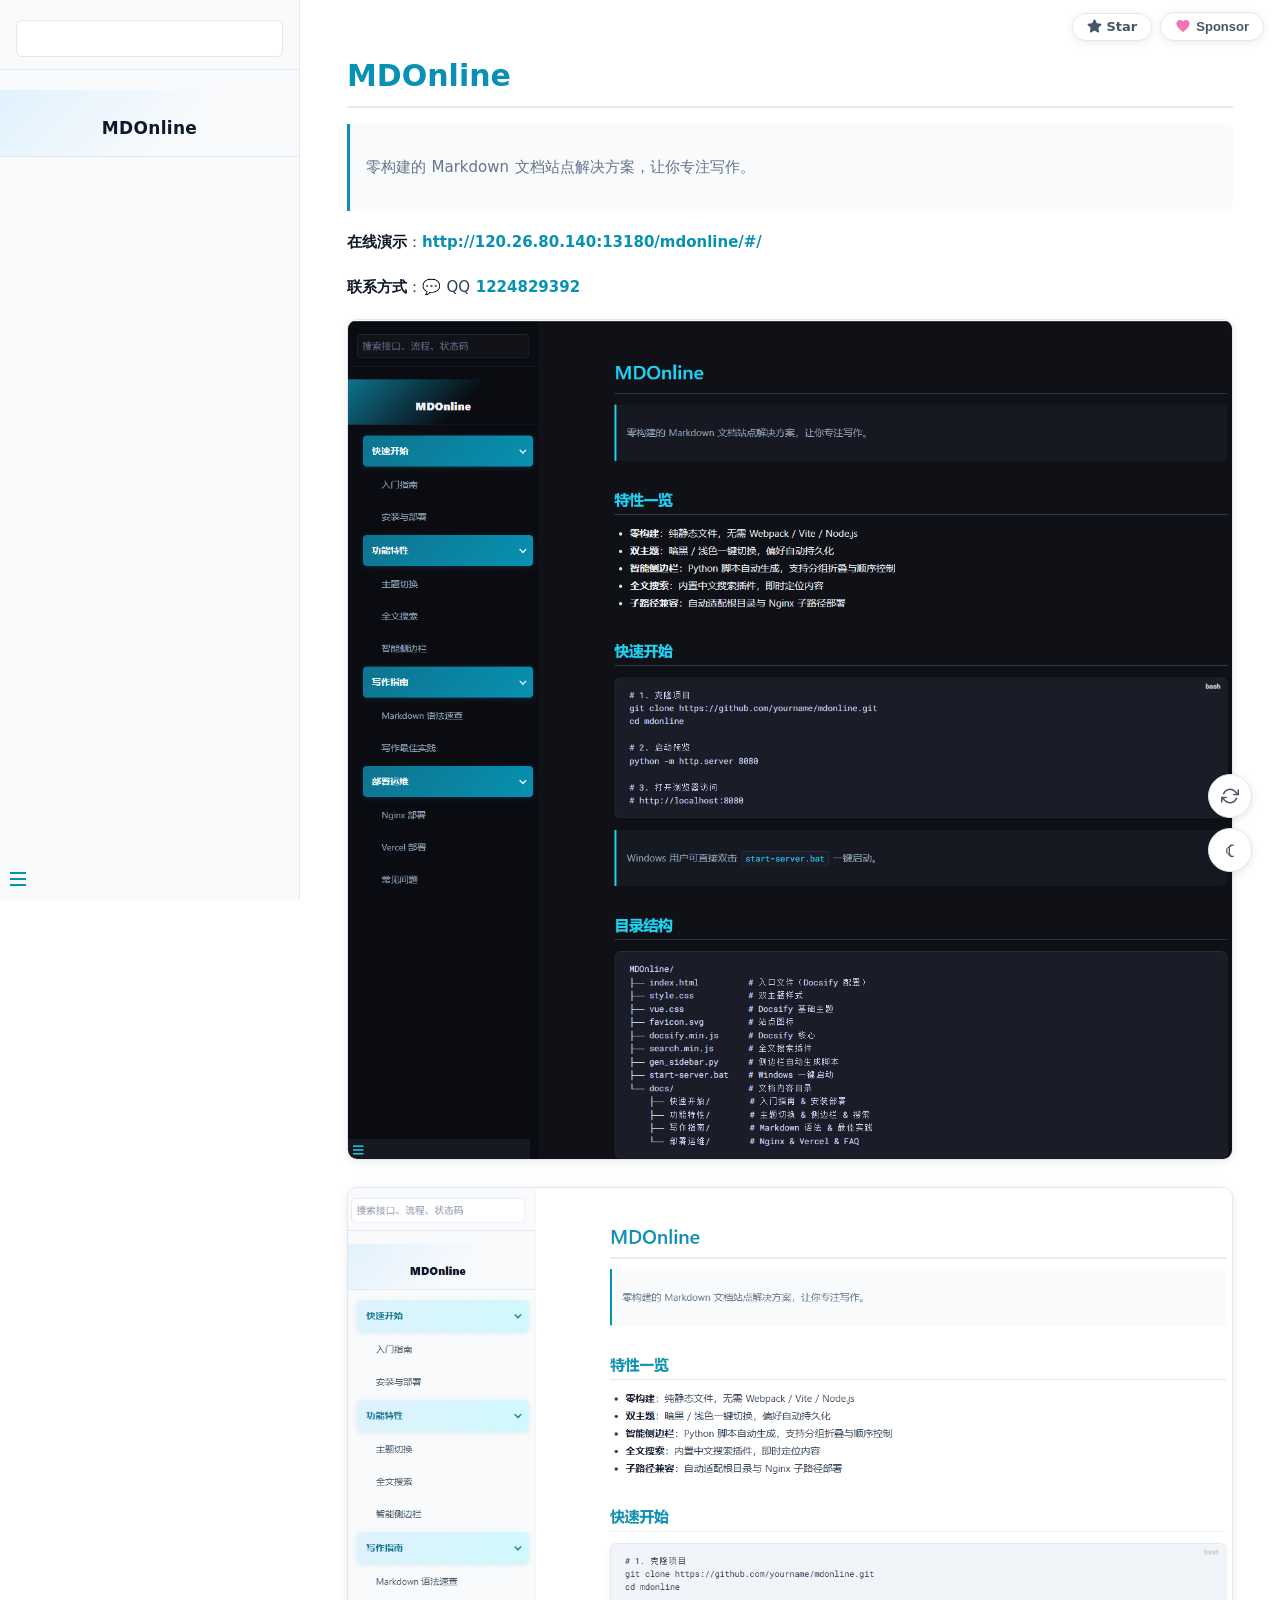
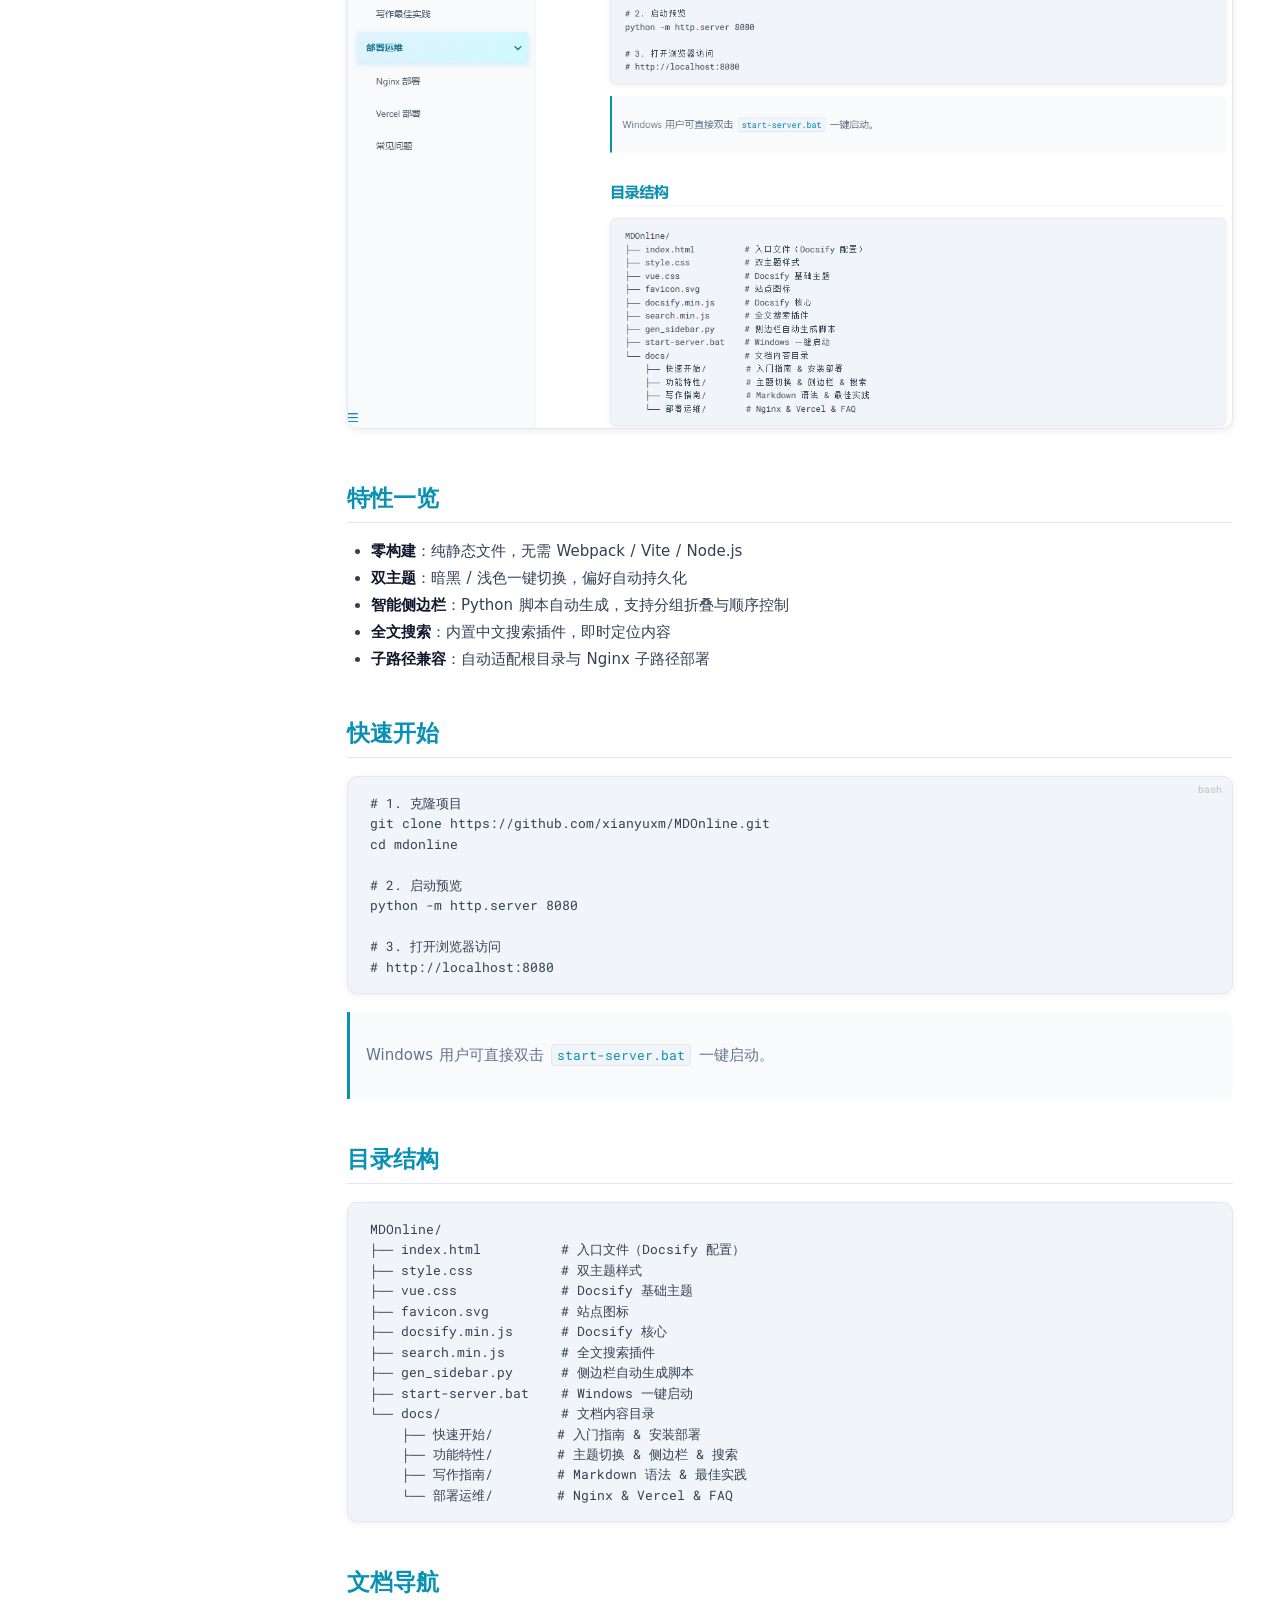
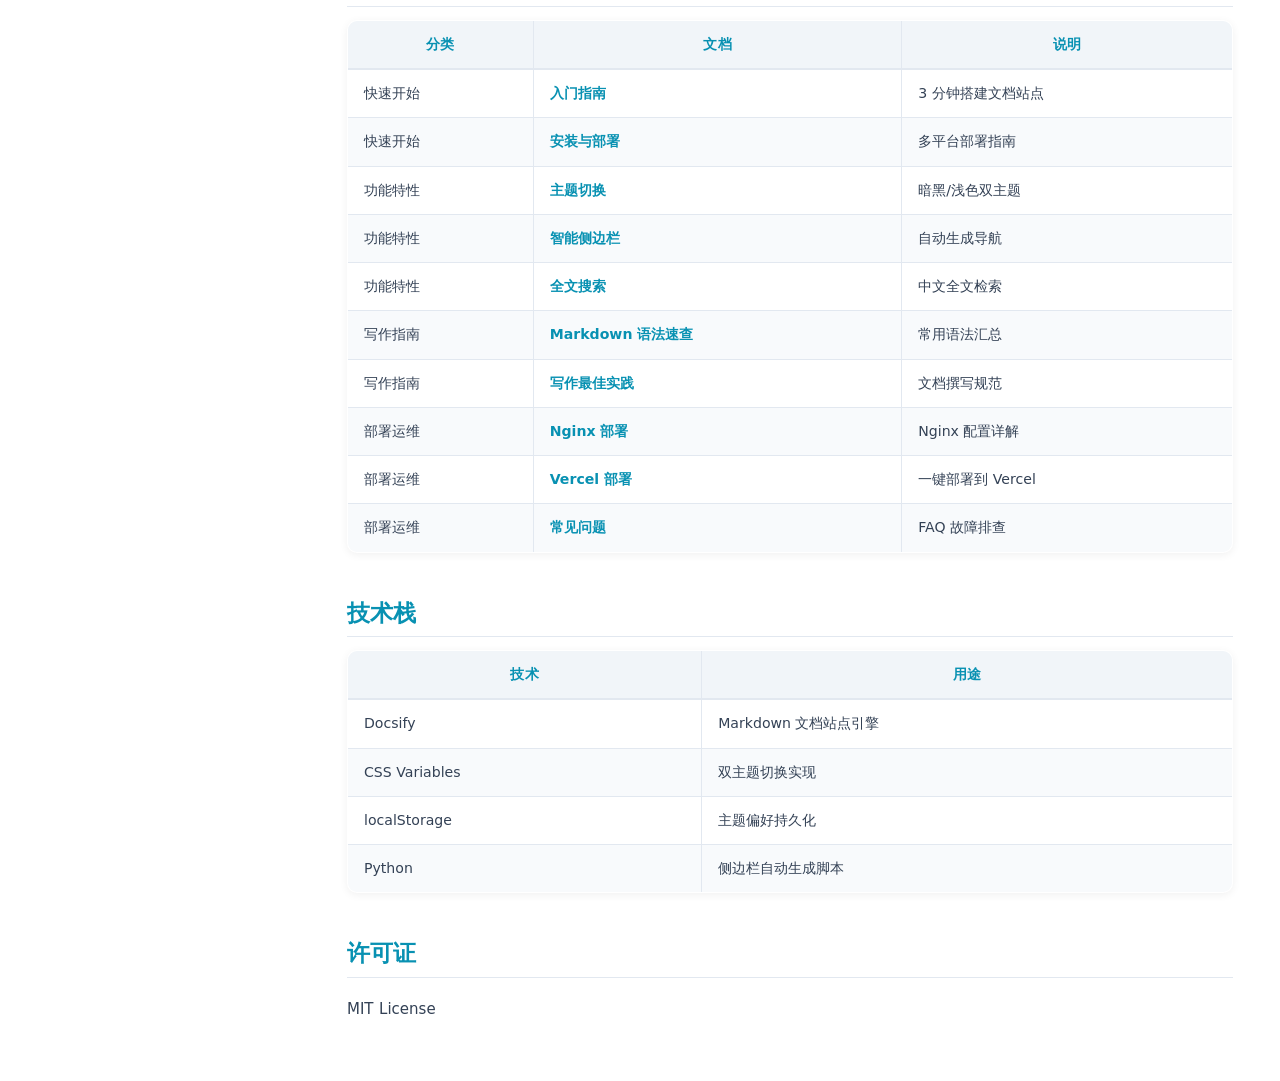
==== static/index.html @ b6176cff "支持md中引入pdf类型文件" ====
<!doctype html>
<html lang="zh-CN">
<head>
  <meta charset="utf-8" />
  <meta name="viewport" content="width=device-width, initial-scale=1" />
  <meta name="description" content="MDOnline - Markdown docs site" />
  <title>MDOnline - Markdown docs site</title>
  <link rel="icon" type="image/svg+xml" href="./favicon.svg" />
  <link rel="stylesheet" href="./vue.css" />
  <link rel="stylesheet" href="./style.css" />
  <script>
    (function () {
      var path = window.location.pathname;
      window.$$docsifyBasePath = path.replace(/(?:\/index\.html)?\/?$/, '/') || '/';
    })();

    window.$docsify = {
      name: 'MDOnline',
      basePath: window.$$docsifyBasePath,
      homepage: 'docs/README.md',
      loadSidebar: true,
      subMaxLevel: 2,
      auto2top: true,
      coverpage: false,
      onlyCover: false,
      search: {
        paths: 'auto',
        maxAge: 0,
        depth: 4,
        noData: '\u6ca1\u6709\u627e\u5230\u76f8\u5173\u5185\u5bb9',
        placeholder: '\u641c\u7d22\u63a5\u53e3\u3001\u6d41\u7a0b\u3001\u72b6\u6001\u7801'
      },
      plugins: [
        function collapsibleSidebar(hook) {
          hook.doneEach(function () {
            document.querySelectorAll('.sidebar-nav li').forEach(function (item) {
              var childList = item.querySelector(':scope > ul');
              var trigger = item.querySelector(':scope > p, :scope > a');
              if (!childList || !trigger || trigger.dataset.collapseBound === 'true') { return; }
              trigger.dataset.collapseBound = 'true';
              trigger.classList.add('sidebar-collapse-trigger');
              trigger.setAttribute('role', 'button');
              trigger.setAttribute('tabindex', '0');
              trigger.addEventListener('click', function (event) {
                event.preventDefault();
                item.classList.toggle('sidebar-group-collapsed');
              });
              trigger.addEventListener('keydown', function (event) {
                if (event.key === 'Enter' || event.key === ' ') {
                  event.preventDefault();
                  item.classList.toggle('sidebar-group-collapsed');
                }
              });
            });
          });
        },

        // --- Action bar: Star + Donate ---
        function actionBarPlugin(hook) {
          var STAR_URL = 'https://github.com/xianyuxm/MDOnline';
          hook.mounted(function () {
            var bar = document.createElement('div');
            bar.id = 'action-bar';

            var starBtn = document.createElement('a');
            starBtn.id = 'action-star';
            starBtn.href = STAR_URL;
            starBtn.target = '_blank';
            starBtn.rel = 'noopener';
            starBtn.title = 'Star on GitHub';
            starBtn.innerHTML = '<svg viewBox="0 0 16 16" width="15" height="15" fill="currentColor"><path d="M8 .25a.75.75 0 01.673.418l1.882 3.815 4.21.612a.75.75 0 01.416 1.279l-3.046 2.97.719 4.192a.75.75 0 01-1.088.791L8 12.347l-3.766 1.98a.75.75 0 01-1.088-.79l.72-4.194L.818 6.374a.75.75 0 01.416-1.28l4.21-.611L7.327.668A.75.75 0 018 .25z"/></svg><span>Star</span>';
            bar.appendChild(starBtn);

            var donateBtn = document.createElement('button');
            donateBtn.id = 'action-donate';
            donateBtn.title = 'Buy me a coffee';
            donateBtn.innerHTML = '<svg viewBox="0 0 24 24" width="16" height="16" fill="currentColor"><path d="M12 21.35l-1.45-1.32C5.4 15.36 2 12.28 2 8.5 2 5.42 4.42 3 7.5 3c1.74 0 3.41.81 4.5 2.09C13.09 3.81 14.76 3 16.5 3 19.58 3 22 5.42 22 8.5c0 3.78-3.4 6.86-8.55 11.54L12 21.35z"/></svg><span>Sponsor</span>';
            bar.appendChild(donateBtn);
            document.body.appendChild(bar);

            var modal = document.createElement('div');
            modal.id = 'donate-modal';
            modal.innerHTML =
              '<div class="donate-overlay"></div>' +
              '<div class="donate-content">' +
                '<button class="donate-close">&times;</button>' +
                '<h3>' + '\u611f\u8c22\u60a8\u7684\u652f\u6301\uff01' + '</h3>' +
                '<div class="donate-cards">' +
                  '<div class="donate-card">' +
                    '<img src="./images/wechat-pay.png" alt="' + '\u5fae\u4fe1\u652f\u4ed8' + '" />' +
                    '<p>' + '\u5fae\u4fe1\u652f\u4ed8' + '</p>' +
                  '</div>' +
                  '<div class="donate-card">' +
                    '<img src="./images/alipay.png" alt="' + '\u652f\u4ed8\u5b9d' + '" />' +
                    '<p>' + '\u652f\u4ed8\u5b9d' + '</p>' +
                  '</div>' +
                '</div>' +
              '</div>';
            document.body.appendChild(modal);

            var lightbox = document.createElement('div');
            lightbox.id = 'img-lightbox';
            lightbox.innerHTML =
              '<div class="lightbox-overlay"></div>' +
              '<img class="lightbox-img" src="" alt="" />' +
              '<button class="lightbox-close">&times;</button>';
            document.body.appendChild(lightbox);

            donateBtn.addEventListener('click', function () { modal.classList.add('open'); });
            modal.querySelector('.donate-overlay').addEventListener('click', function () { modal.classList.remove('open'); });
            modal.querySelector('.donate-close').addEventListener('click', function () { modal.classList.remove('open'); });
            document.addEventListener('keydown', function (e) {
              if (e.key === 'Escape') {
                if (lightbox.classList.contains('open')) { lightbox.classList.remove('open'); }
                else { modal.classList.remove('open'); }
              }
            });

            modal.querySelectorAll('.donate-card img').forEach(function (img) {
              img.style.cursor = 'zoom-in';
              img.addEventListener('click', function () {
                lightbox.querySelector('.lightbox-img').src = img.src;
                lightbox.querySelector('.lightbox-img').alt = img.alt;
                lightbox.classList.add('open');
              });
            });
            lightbox.querySelector('.lightbox-overlay').addEventListener('click', function () { lightbox.classList.remove('open'); });
            lightbox.querySelector('.lightbox-close').addEventListener('click', function () { lightbox.classList.remove('open'); });
          });
        },

        // --- Sidebar refresh button ---
        function sidebarRefreshPlugin(hook) {
          hook.mounted(function () {
            var btn = document.createElement('button');
            btn.id = 'sidebar-refresh';
            btn.title = 'Regenerate sidebar';
            btn.innerHTML = '<svg viewBox="0 0 24 24" width="18" height="18" fill="none" stroke="currentColor" stroke-width="2" stroke-linecap="round" stroke-linejoin="round"><polyline points="23 4 23 10 17 10"/><polyline points="1 20 1 14 7 14"/><path d="M3.51 9a9 9 0 0 1 14.85-3.36L23 10M1 14l4.64 4.36A9 9 0 0 0 20.49 15"/></svg>';
            document.body.appendChild(btn);
            btn.addEventListener('click', function () {
              btn.classList.add('spinning');
              fetch('/__refresh')
                .then(function (res) { return res.text(); })
                .then(function () {
                  setTimeout(function () { btn.classList.remove('spinning'); location.reload(); }, 400);
                })
                .catch(function () {
                  btn.classList.remove('spinning');
                  alert('Refresh failed. Make sure you are running MDOnline.exe (not python -m http.server).');
                });
            });
          });
        },

        // --- Theme switcher ---
        function themeSwitcher(hook) {
          var STORAGE_KEY = 'docsify-theme';
          function applyTheme(theme) {
            document.documentElement.setAttribute('data-theme', theme);
            localStorage.setItem(STORAGE_KEY, theme);
            updateButton(theme);
          }
          function updateButton(theme) {
            var btn = document.getElementById('theme-toggle');
            if (!btn) return;
            if (theme === 'light') {
              btn.className = 'icon-moon';
              btn.title = '\u5207\u6362\u4e3a\u6697\u9ed1\u6a21\u5f0f';
            } else {
              btn.className = 'icon-sun';
              btn.title = '\u5207\u6362\u4e3a\u6d45\u8272\u6a21\u5f0f';
            }
          }
          hook.mounted(function () {
            var btn = document.createElement('button');
            btn.id = 'theme-toggle';
            document.body.appendChild(btn);
            var saved = localStorage.getItem(STORAGE_KEY) || 'light';
            applyTheme(saved);
            btn.addEventListener('click', function () {
              var current = document.documentElement.getAttribute('data-theme') || 'light';
              applyTheme(current === 'dark' ? 'light' : 'dark');
            });
          });
          hook.doneEach(function () {
            var current = document.documentElement.getAttribute('data-theme') || 'light';
            updateButton(current);
          });
        },

        // --- PDF link interceptor: bypass Docsify hash routing ---
        function pdfLinkPlugin(hook) {
          hook.mounted(function () {
            document.addEventListener('click', function (e) {
              var link = e.target.closest('a[href]');
              if (!link) return;
              var href = link.getAttribute('href');
              if (!href || !href.endsWith('.pdf')) return;
              e.preventDefault();
              e.stopPropagation();
              e.stopImmediatePropagation();
              var fileUrl;
              if (href.startsWith('/')) {
                fileUrl = href;
              } else if (href.startsWith('#')) {
                fileUrl = '/docs' + href.substring(1);
              } else {
                fileUrl = '/' + href;
              }
              window.location.href = fileUrl;
            }, true);
          });
        }
      ]
    };
  </script>
</head>
<body>
  <div id="app">\u52a0\u8f7d\u6587\u6863\u4e2d...</div>
  <script src="./docsify.min.js"></script>
  <script src="./search.min.js"></script>
</body>
</html>
---- static/vue.css ----
@import url("https://fonts.googleapis.com/css?family=Roboto+Mono|Source+Sans+Pro:300,400,600");*{-webkit-font-smoothing:antialiased;-webkit-overflow-scrolling:touch;-webkit-tap-highlight-color:rgba(0,0,0,0);-webkit-text-size-adjust:none;-webkit-touch-callout:none;box-sizing:border-box}body:not(.ready){overflow:hidden}body:not(.ready) .app-nav,body:not(.ready)>nav,body:not(.ready) [data-cloak]{display:none}div#app{font-size:30px;font-weight:lighter;margin:40vh auto;text-align:center}div#app:empty:before{content:"Loading..."}img.emoji{height:1.2em}img.emoji,span.emoji{vertical-align:middle}span.emoji{font-family:Apple Color Emoji,Segoe UI Emoji,Segoe UI Symbol,Noto Color Emoji;font-size:1.2em}.progress{background-color:#42b983;background-color:var(--theme-color,#42b983);height:2px;left:0;position:fixed;right:0;top:0;transition:width .2s,opacity .4s;width:0;z-index:999999}.search .search-keyword,.search a:hover{color:#42b983;color:var(--theme-color,#42b983)}.search .search-keyword{font-style:normal;font-weight:700}body,html{height:100%}body{-moz-osx-font-smoothing:grayscale;-webkit-font-smoothing:antialiased;color:#34495e;font-family:Source Sans Pro,Helvetica Neue,Arial,sans-serif;font-size:15px;letter-spacing:0;margin:0;overflow-x:hidden}img{max-width:100%}a[disabled]{cursor:not-allowed;opacity:.6}kbd{border:1px solid #ccc;border-radius:3px;display:inline-block;font-size:12px!important;line-height:12px;margin-bottom:3px;padding:3px 5px;vertical-align:middle}li input[type=checkbox]{margin:0 .2em .25em 0;vertical-align:middle}.app-nav{margin:25px 60px 0 0;position:absolute;right:0;text-align:right;z-index:10}.app-nav.no-badge{margin-right:25px}.app-nav p{margin:0}.app-nav>a{margin:0 1rem;padding:5px 0}.app-nav li,.app-nav ul{display:inline-block;list-style:none;margin:0}.app-nav a{color:inherit;font-size:16px;text-decoration:none;transition:color .3s}.app-nav a.active,.app-nav a:hover{color:#42b983;color:var(--theme-color,#42b983)}.app-nav a.active{border-bottom:2px solid #42b983;border-bottom:2px solid var(--theme-color,#42b983)}.app-nav li{display:inline-block;margin:0 1rem;padding:5px 0;position:relative;cursor:pointer}.app-nav li ul{background-color:#fff;border:1px solid;border-color:#ddd #ddd #ccc;border-radius:4px;box-sizing:border-box;display:none;max-height:calc(100vh - 61px);overflow-y:auto;padding:10px 0;position:absolute;right:-15px;text-align:left;top:100%;white-space:nowrap}.app-nav li ul li{display:block;font-size:14px;line-height:1rem;margin:8px 14px;white-space:nowrap}.app-nav li ul a{display:block;font-size:inherit;margin:0;padding:0}.app-nav li ul a.active{border-bottom:0}.app-nav li:hover ul{display:block}.github-corner{border-bottom:0;position:fixed;right:0;text-decoration:none;top:0;z-index:1}.github-corner:hover .octo-arm{animation:octocat-wave .56s ease-in-out}.github-corner svg{color:#fff;fill:#42b983;fill:var(--theme-color,#42b983);height:80px;width:80px}main{display:block;position:relative;width:100vw;height:100%;z-index:0}main.hidden{display:none}.anchor{display:inline-block;text-decoration:none;transition:all .3s}.anchor span{color:#34495e}.anchor:hover{text-decoration:underline}.sidebar{border-right:1px solid rgba(0,0,0,.07);overflow-y:auto;padding:40px 0 0;position:absolute;top:0;bottom:0;left:0;transition:transform .25s ease-out;width:300px;z-index:20}.sidebar>h1{margin:0 auto 1rem;font-size:1.5rem;font-weight:300;text-align:center}.sidebar>h1 a{color:inherit;text-decoration:none}.sidebar>h1 .app-nav{display:block;position:static}.sidebar .sidebar-nav{line-height:2em;padding-bottom:40px}.sidebar li.collapse .app-sub-sidebar{display:none}.sidebar ul{margin:0 0 0 15px;padding:0}.sidebar li>p{font-weight:700;margin:0}.sidebar ul,.sidebar ul li{list-style:none}.sidebar ul li a{border-bottom:none;display:block}.sidebar ul li ul{padding-left:20px}.sidebar::-webkit-scrollbar{width:4px}.sidebar::-webkit-scrollbar-thumb{background:transparent;border-radius:4px}.sidebar:hover::-webkit-scrollbar-thumb{background:hsla(0,0%,53.3%,.4)}.sidebar:hover::-webkit-scrollbar-track{background:hsla(0,0%,53.3%,.1)}.sidebar-toggle{background-color:transparent;background-color:hsla(0,0%,100%,.8);border:0;outline:none;padding:10px;position:absolute;bottom:0;left:0;text-align:center;transition:opacity .3s;width:284px;z-index:30;cursor:pointer}.sidebar-toggle:hover .sidebar-toggle-button{opacity:.4}.sidebar-toggle span{background-color:#42b983;background-color:var(--theme-color,#42b983);display:block;margin-bottom:4px;width:16px;height:2px}body.sticky .sidebar,body.sticky .sidebar-toggle{position:fixed}.content{padding-top:60px;position:absolute;top:0;right:0;bottom:0;left:300px;transition:left .25s ease}.markdown-section{margin:0 auto;max-width:80%;padding:30px 15px 40px;position:relative}.markdown-section>*{box-sizing:border-box;font-size:inherit}.markdown-section>:first-child{margin-top:0!important}.markdown-section hr{border:none;border-bottom:1px solid #eee;margin:2em 0}.markdown-section iframe{border:1px solid #eee;width:1px;min-width:100%}.markdown-section table{border-collapse:collapse;border-spacing:0;display:block;margin-bottom:1rem;overflow:auto;width:100%}.markdown-section th{font-weight:700}.markdown-section td,.markdown-section th{border:1px solid #ddd;padding:6px 13px}.markdown-section tr{border-top:1px solid #ccc}.markdown-section p.tip,.markdown-section tr:nth-child(2n){background-color:#f8f8f8}.markdown-section p.tip{border-bottom-right-radius:2px;border-left:4px solid #f66;border-top-right-radius:2px;margin:2em 0;padding:12px 24px 12px 30px;position:relative}.markdown-section p.tip:before{background-color:#f66;border-radius:100%;color:#fff;content:"!";font-family:Dosis,Source Sans Pro,Helvetica Neue,Arial,sans-serif;font-size:14px;font-weight:700;left:-12px;line-height:20px;position:absolute;height:20px;width:20px;text-align:center;top:14px}.markdown-section p.tip code{background-color:#efefef}.markdown-section p.tip em{color:#34495e}.markdown-section p.warn{background:rgba(66,185,131,.1);border-radius:2px;padding:1rem}.markdown-section ul.task-list>li{list-style-type:none}body.close .sidebar{transform:translateX(-300px)}body.close .sidebar-toggle{width:auto}body.close .content{left:0}@media print{.app-nav,.github-corner,.sidebar,.sidebar-toggle{display:none}}@media screen and (max-width:768px){.github-corner,.sidebar,.sidebar-toggle{position:fixed}.app-nav{margin-top:16px}.app-nav li ul{top:30px}main{height:auto;min-height:100vh;overflow-x:hidden}.sidebar{left:-300px;transition:transform .25s ease-out}.content{left:0;max-width:100vw;position:static;padding-top:20px;transition:transform .25s ease}.app-nav,.github-corner{transition:transform .25s ease-out}.sidebar-toggle{background-color:transparent;width:auto;padding:30px 30px 10px 10px}body.close .sidebar{transform:translateX(300px)}body.close .sidebar-toggle{background-color:hsla(0,0%,100%,.8);transition:background-color 1s;width:284px;padding:10px}body.close .content{transform:translateX(300px)}body.close .app-nav,body.close .github-corner{display:none}.github-corner:hover .octo-arm{animation:none}.github-corner .octo-arm{animation:octocat-wave .56s ease-in-out}}@keyframes octocat-wave{0%,to{transform:rotate(0)}20%,60%{transform:rotate(-25deg)}40%,80%{transform:rotate(10deg)}}section.cover{position:relative;align-items:center;background-position:50%;background-repeat:no-repeat;background-size:cover;min-height:100vh;width:100%;display:none}section.cover.show{display:flex}section.cover.has-mask .mask{background-color:#fff;opacity:.8;position:absolute;top:0;bottom:0;width:100%}section.cover .cover-main{flex:1;margin:0 16px;text-align:center;position:relative}section.cover a{color:inherit}section.cover a,section.cover a:hover{text-decoration:none}section.cover p{line-height:1.5rem;margin:1em 0}section.cover h1{color:inherit;font-size:2.5rem;font-weight:300;margin:.625rem 0 2.5rem;position:relative;text-align:center}section.cover h1 a{display:block}section.cover h1 small{bottom:-.4375rem;font-size:1rem;position:absolute}section.cover blockquote{font-size:1.5rem;text-align:center}section.cover ul{line-height:1.8;list-style-type:none;margin:1em auto;max-width:500px;padding:0}section.cover .cover-main>p:last-child a{border-radius:2rem;border:1px solid #42b983;border-color:var(--theme-color,#42b983);box-sizing:border-box;color:#42b983;color:var(--theme-color,#42b983);display:inline-block;font-size:1.05rem;letter-spacing:.1rem;margin:.5rem 1rem;padding:.75em 2rem;text-decoration:none;transition:all .15s ease}section.cover .cover-main>p:last-child a:last-child{background-color:#42b983;background-color:var(--theme-color,#42b983);color:#fff}section.cover .cover-main>p:last-child a:last-child:hover{color:inherit;opacity:.8}section.cover .cover-main>p:last-child a:hover{color:inherit}section.cover blockquote>p>a{border-bottom:2px solid #42b983;border-bottom:2px solid var(--theme-color,#42b983);transition:color .3s}section.cover blockquote>p>a:hover{color:#42b983;color:var(--theme-color,#42b983)}.sidebar,body{background-color:#fff}.sidebar{color:#364149}.sidebar li{margin:6px 0}.sidebar ul li a{color:#505d6b;font-size:14px;font-weight:400;overflow:hidden;text-decoration:none;text-overflow:ellipsis;white-space:nowrap}.sidebar ul li a:hover{text-decoration:underline}.sidebar ul li ul{padding:0}.sidebar ul li.active>a{border-right:2px solid;color:#42b983;color:var(--theme-color,#42b983);font-weight:600}.app-sub-sidebar li:before{content:"-";padding-right:4px;float:left}.markdown-section h1,.markdown-section h2,.markdown-section h3,.markdown-section h4,.markdown-section strong{color:#2c3e50;font-weight:600}.markdown-section a{color:#42b983;color:var(--theme-color,#42b983);font-weight:600}.markdown-section h1{font-size:2rem;margin:0 0 1rem}.markdown-section h2{font-size:1.75rem;margin:45px 0 .8rem}.markdown-section h3{font-size:1.5rem;margin:40px 0 .6rem}.markdown-section h4{font-size:1.25rem}.markdown-section h5{font-size:1rem}.markdown-section h6{color:#777;font-size:1rem}.markdown-section figure,.markdown-section p{margin:1.2em 0}.markdown-section ol,.markdown-section p,.markdown-section ul{line-height:1.6rem;word-spacing:.05rem}.markdown-section ol,.markdown-section ul{padding-left:1.5rem}.markdown-section blockquote{border-left:4px solid #42b983;border-left:4px solid var(--theme-color,#42b983);color:#858585;margin:2em 0;padding-left:20px}.markdown-section blockquote p{font-weight:600;margin-left:0}.markdown-section iframe{margin:1em 0}.markdown-section em{color:#7f8c8d}.markdown-section code,.markdown-section output:after,.markdown-section pre{font-family:Roboto Mono,Monaco,courier,monospace}.markdown-section code,.markdown-section pre{background-color:#f8f8f8}.markdown-section output,.markdown-section pre{margin:1.2em 0;position:relative}.markdown-section output,.markdown-section pre>code{border-radius:2px;display:block}.markdown-section output:after,.markdown-section pre>code{-moz-osx-font-smoothing:initial;-webkit-font-smoothing:initial}.markdown-section code{border-radius:2px;color:#e96900;margin:0 2px;padding:3px 5px;white-space:pre-wrap}.markdown-section>:not(h1):not(h2):not(h3):not(h4):not(h5):not(h6) code{font-size:.8rem}.markdown-section pre{padding:0 1.4rem;line-height:1.5rem;overflow:auto;word-wrap:normal}.markdown-section pre>code{color:#525252;font-size:.8rem;padding:2.2em 5px;line-height:inherit;margin:0 2px;max-width:inherit;overflow:inherit;white-space:inherit}.markdown-section output{padding:1.7rem 1.4rem;border:1px dotted #ccc}.markdown-section output>:first-child{margin-top:0}.markdown-section output>:last-child{margin-bottom:0}.markdown-section code:after,.markdown-section code:before,.markdown-section output:after,.markdown-section output:before{letter-spacing:.05rem}.markdown-section output:after,.markdown-section pre:after{color:#ccc;font-size:.6rem;font-weight:600;height:15px;line-height:15px;padding:5px 10px 0;position:absolute;right:0;text-align:right;top:0;content:attr(data-lang)}.token.cdata,.token.comment,.token.doctype,.token.prolog{color:#8e908c}.token.namespace{opacity:.7}.token.boolean,.token.number{color:#c76b29}.token.punctuation{color:#525252}.token.property{color:#c08b30}.token.tag{color:#2973b7}.token.string{color:#42b983;color:var(--theme-color,#42b983)}.token.selector{color:#6679cc}.token.attr-name{color:#2973b7}.language-css .token.string,.style .token.string,.token.entity,.token.url{color:#22a2c9}.token.attr-value,.token.control,.token.directive,.token.unit{color:#42b983;color:var(--theme-color,#42b983)}.token.function,.token.keyword{color:#e96900}.token.atrule,.token.regex,.token.statement{color:#22a2c9}.token.placeholder,.token.variable{color:#3d8fd1}.token.deleted{text-decoration:line-through}.token.inserted{border-bottom:1px dotted #202746;text-decoration:none}.token.italic{font-style:italic}.token.bold,.token.important{font-weight:700}.token.important{color:#c94922}.token.entity{cursor:help}code .token{-moz-osx-font-smoothing:initial;-webkit-font-smoothing:initial;min-height:1.5rem;position:relative;left:auto}
---- static/style.css ----
:root {
  --theme-color: #22d3ee;
  --theme-color-dim: #0e7490;
  --sidebar-background: #0a0c12;
  --sidebar-border-color: #1a1e2e;
  --sidebar-name-color: #f1f5f9;
  --sidebar-link-color: #94a3b8;
  --sidebar-link-hover-color: #e2e8f0;
  --sidebar-link-hover-background: #111827;
  --content-background: #0f1117;
  --card-background: #161922;
  --text-color-base: #e2e8f0;
  --text-color-secondary: #94a3b8;
  --heading-color: #f1f5f9;
  --code-theme-background: #1a1d27;
  --code-theme-text: #cdd6f4;
  --border-color: #2a3040;
  --accent-glow: rgba(34, 211, 238, 0.15);
}

/* ── 全局 ── */
html, body {
  margin: 0;
  background: var(--content-background);
  color: var(--text-color-base);
  font-family: 'Inter', 'Segoe UI', system-ui, -apple-system, sans-serif;
}

/* ── 自定义滚动条 ── */
::-webkit-scrollbar { width: 6px; height: 6px; }
::-webkit-scrollbar-track { background: transparent; }
::-webkit-scrollbar-thumb { background: #2a3040; border-radius: 3px; }
::-webkit-scrollbar-thumb:hover { background: #3a4050; }

/* ── 侧边栏 ── */
.sidebar {
  border-right: 1px solid var(--sidebar-border-color);
  background: var(--sidebar-background);
}

.sidebar .app-name {
  padding: 22px 20px 16px;
  border-bottom: 1px solid var(--sidebar-border-color);
  background: linear-gradient(135deg, #0e7490 0%, #0a0c12 60%);
}

.sidebar .app-name-link {
  font-size: 17px;
  font-weight: 800;
  color: var(--sidebar-name-color);
  letter-spacing: 0.3px;
}

.sidebar ul li a {
  padding: 7px 14px;
  border-radius: 6px;
  margin: 2px 10px;
  color: var(--sidebar-link-color);
  transition: color 0.15s, background 0.15s;
}

.sidebar ul li a:hover {
  color: var(--sidebar-link-hover-color);
  background: var(--sidebar-link-hover-background);
  text-decoration: none;
}

/* ── 侧边栏折叠触发器 ── */
.sidebar ul li > p.sidebar-collapse-trigger,
.sidebar ul li > a.sidebar-collapse-trigger {
  position: relative;
  display: block;
  padding: 9px 36px 9px 14px;
  border-radius: 6px;
  margin: 4px 10px;
  color: #ffffff;
  background: linear-gradient(135deg, #0e7490, #0891b2);
  font-weight: 700;
  font-size: 14px;
  letter-spacing: 0.2px;
  cursor: pointer;
  user-select: none;
  transition: background 0.2s, box-shadow 0.2s;
  box-shadow: 0 2px 8px rgba(14, 116, 144, 0.25);
}

.sidebar ul li > p.sidebar-collapse-trigger:hover,
.sidebar ul li > a.sidebar-collapse-trigger:hover {
  color: #ffffff;
  background: linear-gradient(135deg, #0891b2, #22d3ee);
  box-shadow: 0 2px 12px rgba(34, 211, 238, 0.35);
  text-decoration: none;
}

.sidebar ul li > .sidebar-collapse-trigger::after {
  content: "";
  position: absolute;
  right: 12px;
  top: 50%;
  width: 6px;
  height: 6px;
  border-right: 2px solid currentColor;
  border-bottom: 2px solid currentColor;
  transform: translateY(-65%) rotate(45deg);
  transition: transform 0.18s ease;
}

.sidebar ul li.sidebar-group-collapsed > .sidebar-collapse-trigger::after {
  transform: translateY(-35%) rotate(-45deg);
}

.sidebar ul li.sidebar-group-collapsed > ul {
  display: none;
}

/* ── 侧边栏激活项 ── */
.sidebar ul li.active > a {
  color: var(--theme-color);
  background: var(--sidebar-link-hover-background);
  border-right: 2px solid var(--theme-color);
  font-weight: 600;
}

/* ── 搜索框 ── */
.sidebar .search {
  border-bottom: 1px solid var(--sidebar-border-color);
  padding-bottom: 8px;
}

.sidebar .search input {
  margin: 14px 10px 4px;
  width: calc(100% - 20px);
  border-radius: 6px;
  border: 1px solid #1e293b;
  background: #111318;
  color: #e2e8f0;
  transition: border-color 0.2s, box-shadow 0.2s;
}

.sidebar .search input:focus {
  border-color: var(--theme-color-dim);
  box-shadow: 0 0 0 2px var(--accent-glow);
  outline: none;
}

.sidebar .search input::placeholder {
  color: #64748b;
}

.sidebar .search .search-result-item {
  color: var(--sidebar-link-color);
}

/* ── 内容区 ── */
.content {
  max-width: 1180px;
  padding: 28px 32px 52px;
  background: var(--content-background);
}

.markdown-section {
  max-width: 980px;
  color: var(--text-color-base);
}

/* ── 标题 + 粗体 ── */
.markdown-section h1,
.markdown-section h2,
.markdown-section h3,
.markdown-section h4,
.markdown-section strong {
  color: var(--heading-color);
  font-weight: 700;
}

.markdown-section h1 {
  font-size: 2em;
  margin-top: 0;
  padding-bottom: 0.4em;
  border-bottom: 2px solid var(--border-color);
}

.markdown-section h2 {
  font-size: 1.5em;
  padding-bottom: 0.3em;
  border-bottom: 1px solid #3d4556;
}

.markdown-section h3 {
  font-size: 1.35em;
  margin: 2em 0 0.8em;
  padding: 6px 0 4px 12px;
  border-left: 3px solid var(--theme-color);
  background: linear-gradient(90deg, rgba(34,211,238,0.06) 0%, transparent 60%);
}

.markdown-section h4 {
  font-size: 1.15em;
  margin: 1.5em 0 0.6em;
  color: #cbd5e1;
}

/* ── 文本 ── */
.markdown-section p,
.markdown-section li,
.markdown-section table {
  line-height: 1.8;
  color: var(--text-color-base);
}

/* 覆盖 vue.css 的深色文字 */
.markdown-section em {
  color: #cbd5e1;
}

.markdown-section blockquote {
  border-left: 3px solid var(--theme-color);
  background: var(--card-background);
  color: var(--text-color-secondary);
  border-radius: 0 8px 8px 0;
  padding: 12px 16px;
  margin: 16px 0;
}

.markdown-section blockquote p {
  color: var(--text-color-secondary);
  font-weight: 400;
}

/* ── 链接 ── */
.markdown-section a {
  color: var(--theme-color);
  text-decoration: none;
  border-bottom: 1px solid transparent;
  transition: color 0.15s, border-color 0.15s;
}

.markdown-section a:hover {
  color: #67e8f9;
  border-bottom-color: #67e8f9;
}

/* ── 行内代码 ── */
.markdown-section code {
  background: #1a1d27;
  color: #22d3ee;
  border-radius: 4px;
  padding: 0.15em 0.4em;
  font-size: 0.9em;
  border: 1px solid #2a3040;
}

/* ── 代码块 ── */
.markdown-section pre {
  border: 1px solid var(--border-color);
  border-radius: 10px;
  background: var(--code-theme-background);
  padding: 16px 20px;
  overflow-x: auto;
  box-shadow: 0 2px 12px rgba(0, 0, 0, 0.3);
}

.markdown-section pre > code {
  background: transparent;
  color: var(--code-theme-text);
  border: none;
  padding: 0;
  font-size: 0.88em;
  line-height: 1.6;
}

/* ── 表格 ── */
.markdown-section table {
  display: table;
  width: 100%;
  border-collapse: collapse;
  overflow: hidden;
  border-radius: 10px;
  border: 1px solid #3d4556;
  background: #1c2030;
  box-shadow: 0 2px 8px rgba(0, 0, 0, 0.25);
}

.markdown-section th,
.markdown-section td {
  border: 1px solid #3d4556;
  padding: 12px 16px;
  color: #f1f5f9;
  font-size: 0.94em;
  line-height: 1.65;
}

.markdown-section thead th {
  background: #222838;
  color: var(--theme-color);
  font-weight: 700;
  letter-spacing: 0.3px;
  text-transform: none;
  border-bottom: 2px solid #3d4556;
}

/* 奇偶行区分 */
.markdown-section tbody tr:nth-child(odd) {
  background: #1c2030;
}
.markdown-section tbody tr:nth-child(even) {
  background: #232a3a;
}

/* 行悬停 */
.markdown-section tbody tr:hover {
  background: rgba(34, 211, 238, 0.10);
}

/* 表格内行内代码 */
.markdown-section td code {
  background: #0f1117;
  color: #22d3ee;
  border-color: #3d4556;
}

/* ── 标题锚点图标 ── */
.markdown-section .anchor span {
  color: var(--theme-color);
  transition: color 0.2s;
}

.markdown-section .anchor:hover span {
  color: #67e8f9;
}

/* ── 分隔线 ── */
.markdown-section hr {
  border-color: var(--border-color);
  margin: 24px 0;
}

/* ── 图片 ── */
.markdown-section img {
  max-width: 100%;
  border-radius: 10px;
  border: 1px solid var(--border-color);
  box-shadow: 0 2px 8px rgba(0, 0, 0, 0.3);
}

/* ── Docsify 主题覆盖 ── */
body .sidebar-toggle {
  background: var(--card-background);
  border-color: var(--border-color);
}

body .sidebar-toggle-button {
  color: var(--text-color-secondary);
}

/* ── 加载动画 ── */
#app {
  color: var(--text-color-secondary);
}

/* ── 响应式 ── */
@media (max-width: 768px) {
  .content {
    padding: 18px 16px 36px;
  }
}

/* ══════════════════════════════════════
   浅色主题
   ══════════════════════════════════════ */
[data-theme="light"] {
  --theme-color: #0891b2;
  --theme-color-dim: #0e7490;
  --sidebar-background: #f8fafc;
  --sidebar-border-color: #e2e8f0;
  --sidebar-name-color: #0f172a;
  --sidebar-link-color: #475569;
  --sidebar-link-hover-color: #1e293b;
  --sidebar-link-hover-background: #f1f5f9;
  --content-background: #ffffff;
  --card-background: #f8fafc;
  --text-color-base: #334155;
  --text-color-secondary: #64748b;
  --heading-color: #0f172a;
  --code-theme-background: #f1f5f9;
  --code-theme-text: #334155;
  --border-color: #e2e8f0;
  --accent-glow: rgba(8, 145, 178, 0.12);
}

/* ── 浅色：全局 ── */
[data-theme="light"] html,
[data-theme="light"] body {
  background: #ffffff;
  color: var(--text-color-base);
}

/* ── 浅色：滚动条 ── */
[data-theme="light"] ::-webkit-scrollbar-thumb { background: #cbd5e1; }
[data-theme="light"] ::-webkit-scrollbar-thumb:hover { background: #94a3b8; }

/* ── 浅色：侧边栏 ── */
[data-theme="light"] .sidebar .app-name {
  background: linear-gradient(135deg, #e0f2fe 0%, #f8fafc 60%);
}

/* ── 浅色：折叠触发器 ── */
[data-theme="light"] .sidebar ul li > p.sidebar-collapse-trigger,
[data-theme="light"] .sidebar ul li > a.sidebar-collapse-trigger {
  color: #0e7490;
  background: linear-gradient(135deg, #e0f2fe, #cffafe);
  box-shadow: 0 2px 8px rgba(8, 145, 178, 0.15);
}

[data-theme="light"] .sidebar ul li > p.sidebar-collapse-trigger:hover,
[data-theme="light"] .sidebar ul li > a.sidebar-collapse-trigger:hover {
  color: #0f172a;
  background: linear-gradient(135deg, #cffafe, #a5f3fc);
  box-shadow: 0 2px 12px rgba(8, 145, 178, 0.25);
}

/* ── 浅色：搜索框 ── */
[data-theme="light"] .sidebar .search input {
  border: 1px solid #e2e8f0;
  background: #ffffff;
  color: #334155;
}

[data-theme="light"] .sidebar .search input::placeholder {
  color: #94a3b8;
}

/* ── 浅色：内容区 ── */
[data-theme="light"] .content {
  background: #ffffff;
}

/* ── 浅色：标题 ── */
[data-theme="light"] .markdown-section h2 {
  border-bottom-color: #e2e8f0;
}

[data-theme="light"] .markdown-section h3 {
  border-left-color: var(--theme-color);
  background: linear-gradient(90deg, rgba(8,145,178,0.06) 0%, transparent 60%);
}

[data-theme="light"] .markdown-section h4 {
  color: #475569;
}

/* ── 浅色：文本 ── */
[data-theme="light"] .markdown-section em {
  color: #475569;
}

[data-theme="light"] .markdown-section blockquote {
  background: var(--card-background);
  color: var(--text-color-secondary);
}

[data-theme="light"] .markdown-section blockquote p {
  color: var(--text-color-secondary);
}

/* ── 浅色：链接 ── */
[data-theme="light"] .markdown-section a:hover {
  color: #0e7490;
  border-bottom-color: #0e7490;
}

/* ── 浅色：行内代码 ── */
[data-theme="light"] .markdown-section code {
  background: #f1f5f9;
  color: #0891b2;
  border-color: #e2e8f0;
}

/* ── 浅色：代码块 ── */
[data-theme="light"] .markdown-section pre {
  border-color: var(--border-color);
  background: var(--code-theme-background);
  box-shadow: 0 2px 8px rgba(0, 0, 0, 0.06);
}

[data-theme="light"] .markdown-section pre > code {
  color: var(--code-theme-text);
}

/* ── 浅色：表格 ── */
[data-theme="light"] .markdown-section table {
  border-color: #e2e8f0;
  background: #ffffff;
  box-shadow: 0 2px 8px rgba(0, 0, 0, 0.06);
}

[data-theme="light"] .markdown-section th,
[data-theme="light"] .markdown-section td {
  border-color: #e2e8f0;
  color: #334155;
}

[data-theme="light"] .markdown-section thead th {
  background: #f1f5f9;
  color: var(--theme-color);
  border-bottom-color: #e2e8f0;
}

[data-theme="light"] .markdown-section tbody tr:nth-child(odd) {
  background: #ffffff;
}
[data-theme="light"] .markdown-section tbody tr:nth-child(even) {
  background: #f8fafc;
}

[data-theme="light"] .markdown-section tbody tr:hover {
  background: rgba(8, 145, 178, 0.08);
}

[data-theme="light"] .markdown-section td code {
  background: #f1f5f9;
  color: #0891b2;
  border-color: #e2e8f0;
}

/* ── 浅色：锚点图标 ── */
[data-theme="light"] .markdown-section .anchor span {
  color: var(--theme-color);
}

[data-theme="light"] .markdown-section .anchor:hover span {
  color: #0e7490;
}

/* ── 浅色：分隔线 ── */
[data-theme="light"] .markdown-section hr {
  border-color: #e2e8f0;
}

/* ── 浅色：图片 ── */
[data-theme="light"] .markdown-section img {
  border-color: #e2e8f0;
  box-shadow: 0 2px 8px rgba(0, 0, 0, 0.08);
}

/* ── 浅色：Docsify 主题覆盖 ── */
[data-theme="light"] body .sidebar-toggle {
  background: #f8fafc;
  border-color: #e2e8f0;
}

[data-theme="light"] body .sidebar-toggle-button {
  color: var(--text-color-secondary);
}

/* ── 浅色：加载动画 ── */
[data-theme="light"] #app {
  color: var(--text-color-secondary);
}

/* ══════════════════════════════════════
   主题切换按钮
   ══════════════════════════════════════ */
#theme-toggle {
  position: fixed;
  bottom: 28px;
  right: 28px;
  z-index: 9999;
  width: 44px;
  height: 44px;
  border-radius: 50%;
  border: 1px solid var(--border-color);
  background: var(--card-background);
  color: var(--text-color-secondary);
  cursor: pointer;
  display: flex;
  align-items: center;
  justify-content: center;
  font-size: 20px;
  transition: background 0.2s, border-color 0.2s, color 0.2s, box-shadow 0.2s;
  box-shadow: 0 2px 10px rgba(0, 0, 0, 0.2);
}

#theme-toggle:hover {
  background: var(--sidebar-link-hover-background);
  color: var(--theme-color);
  box-shadow: 0 2px 12px rgba(0, 0, 0, 0.3);
}

[data-theme="light"] #theme-toggle {
  background: #ffffff;
  border-color: #e2e8f0;
  color: #475569;
  box-shadow: 0 2px 8px rgba(0, 0, 0, 0.1);
}

[data-theme="light"] #theme-toggle:hover {
  color: #0891b2;
  box-shadow: 0 2px 12px rgba(0, 0, 0, 0.15);
}

/* 太阳图标（暗黑模式下的按钮） */
.icon-sun::before {
  content: "\2600";
}

/* 月亮图标（浅色模式下的按钮） */
.icon-moon::before {
  content: "\263E";
}

/* ══════════════════════════════════════
   右上角操作栏：Star + Sponsor
   ══════════════════════════════════════ */
#action-bar {
  position: fixed;
  top: 12px;
  right: 16px;
  z-index: 10000;
  display: flex;
  gap: 8px;
  align-items: center;
}

#action-bar a,
#action-bar button {
  display: inline-flex;
  align-items: center;
  gap: 5px;
  padding: 6px 14px;
  border-radius: 20px;
  font-size: 13px;
  font-weight: 600;
  cursor: pointer;
  text-decoration: none;
  transition: background 0.2s, color 0.2s, box-shadow 0.2s;
  border: 1px solid var(--border-color);
  background: var(--card-background);
  color: var(--text-color-secondary);
  box-shadow: 0 2px 8px rgba(0, 0, 0, 0.15);
  line-height: 1;
}

#action-bar a:hover,
#action-bar button:hover {
  color: var(--theme-color);
  border-color: var(--theme-color);
  box-shadow: 0 2px 12px rgba(34, 211, 238, 0.2);
}

#action-star svg {
  margin-top: -1px;
}

#action-donate svg {
  margin-top: -1px;
  color: #f472b6;
}

#action-donate:hover svg {
  color: #ec4899;
}

[data-theme="light"] #action-bar a,
[data-theme="light"] #action-bar button {
  background: #ffffff;
  border-color: #e2e8f0;
  color: #475569;
  box-shadow: 0 2px 8px rgba(0, 0, 0, 0.08);
}

[data-theme="light"] #action-bar a:hover,
[data-theme="light"] #action-bar button:hover {
  color: #0891b2;
  border-color: #0891b2;
  box-shadow: 0 2px 12px rgba(8, 145, 178, 0.15);
}

/* ── 捐赠弹窗 ── */
#donate-modal {
  display: none;
  position: fixed;
  inset: 0;
  z-index: 99999;
  align-items: center;
  justify-content: center;
}

#donate-modal.open {
  display: flex;
}

.donate-overlay {
  position: absolute;
  inset: 0;
  background: rgba(0, 0, 0, 0.6);
  backdrop-filter: blur(4px);
}

.donate-content {
  position: relative;
  background: var(--card-background);
  border: 1px solid var(--border-color);
  border-radius: 16px;
  padding: 32px 40px 28px;
  max-width: 640px;
  width: 90%;
  text-align: center;
  box-shadow: 0 20px 60px rgba(0, 0, 0, 0.4);
  animation: donate-in 0.25s ease-out;
}

@keyframes donate-in {
  from { opacity: 0; transform: translateY(16px) scale(0.96); }
  to   { opacity: 1; transform: translateY(0) scale(1); }
}

.donate-content h3 {
  margin: 0 0 20px;
  font-size: 18px;
  color: var(--heading-color);
  border: none;
  padding: 0;
  background: none;
}

.donate-close {
  position: absolute;
  top: 12px;
  right: 16px;
  background: none;
  border: none;
  font-size: 22px;
  color: var(--text-color-secondary);
  cursor: pointer;
  line-height: 1;
  padding: 4px;
  transition: color 0.15s;
}

.donate-close:hover {
  color: var(--theme-color);
}

.donate-cards {
  display: flex;
  gap: 20px;
  justify-content: center;
}

.donate-card {
  flex: 1;
  min-width: 0;
}

.donate-card img {
  width: 100%;
  max-width: 240px;
  aspect-ratio: 1;
  border-radius: 10px;
  border: 1px solid var(--border-color);
  box-shadow: 0 2px 8px rgba(0, 0, 0, 0.15);
  object-fit: cover;
}

.donate-card p {
  margin: 10px 0 0;
  font-size: 14px;
  font-weight: 600;
  color: var(--text-color-secondary);
}

[data-theme="light"] .donate-content {
  background: #ffffff;
  border-color: #e2e8f0;
  box-shadow: 0 20px 60px rgba(0, 0, 0, 0.15);
}

[data-theme="light"] .donate-card img {
  border-color: #e2e8f0;
  box-shadow: 0 2px 8px rgba(0, 0, 0, 0.06);
}

/* ── 响应式：操作栏 ── */
@media (max-width: 768px) {
  #action-bar {
    top: 8px;
    right: 8px;
    gap: 6px;
  }

  #action-bar a,
  #action-bar button {
    padding: 5px 10px;
    font-size: 12px;
  }

  .donate-cards {
    flex-direction: column;
    align-items: center;
    gap: 16px;
  }

  .donate-card img {
    max-width: 220px;
  }
}

/* ══════════════════════════════════════
   图片灯箱（Lightbox）
   ══════════════════════════════════════ */
#img-lightbox {
  display: none;
  position: fixed;
  inset: 0;
  z-index: 999999;
  align-items: center;
  justify-content: center;
}

#img-lightbox.open {
  display: flex;
}

.lightbox-overlay {
  position: absolute;
  inset: 0;
  background: rgba(0, 0, 0, 0.85);
  backdrop-filter: blur(6px);
}

.lightbox-img {
  position: relative;
  max-width: 90vw;
  max-height: 85vh;
  border-radius: 12px;
  box-shadow: 0 20px 80px rgba(0, 0, 0, 0.6);
  animation: lightbox-in 0.2s ease-out;
  z-index: 1;
}

@keyframes lightbox-in {
  from { opacity: 0; transform: scale(0.92); }
  to   { opacity: 1; transform: scale(1); }
}

.lightbox-close {
  position: absolute;
  top: 20px;
  right: 24px;
  z-index: 2;
  background: rgba(255, 255, 255, 0.1);
  border: 1px solid rgba(255, 255, 255, 0.2);
  color: #ffffff;
  font-size: 28px;
  width: 44px;
  height: 44px;
  border-radius: 50%;
  cursor: pointer;
  display: flex;
  align-items: center;
  justify-content: center;
  line-height: 1;
  transition: background 0.2s, border-color 0.2s;
}

.lightbox-close:hover {
  background: rgba(255, 255, 255, 0.2);
  border-color: rgba(255, 255, 255, 0.4);
}

/* ══════════════════════════════════════
   侧边栏刷新按钮
   ══════════════════════════════════════ */
#sidebar-refresh {
  position: fixed;
  bottom: 82px;
  right: 28px;
  z-index: 9999;
  width: 44px;
  height: 44px;
  border-radius: 50%;
  border: 1px solid var(--border-color);
  background: var(--card-background);
  color: var(--text-color-secondary);
  cursor: pointer;
  display: flex;
  align-items: center;
  justify-content: center;
  transition: background 0.2s, border-color 0.2s, color 0.2s, box-shadow 0.2s;
  box-shadow: 0 2px 10px rgba(0, 0, 0, 0.2);
}

#sidebar-refresh:hover {
  background: var(--sidebar-link-hover-background);
  color: var(--theme-color);
  border-color: var(--theme-color);
  box-shadow: 0 2px 12px rgba(34, 211, 238, 0.25);
}

#sidebar-refresh.spinning svg {
  animation: spin 0.6s linear infinite;
}

@keyframes spin {
  from { transform: rotate(0deg); }
  to   { transform: rotate(360deg); }
}

[data-theme="light"] #sidebar-refresh {
  background: #ffffff;
  border-color: #e2e8f0;
  color: #475569;
  box-shadow: 0 2px 8px rgba(0, 0, 0, 0.1);
}

[data-theme="light"] #sidebar-refresh:hover {
  color: #0891b2;
  border-color: #0891b2;
  box-shadow: 0 2px 12px rgba(8, 145, 178, 0.15);
}
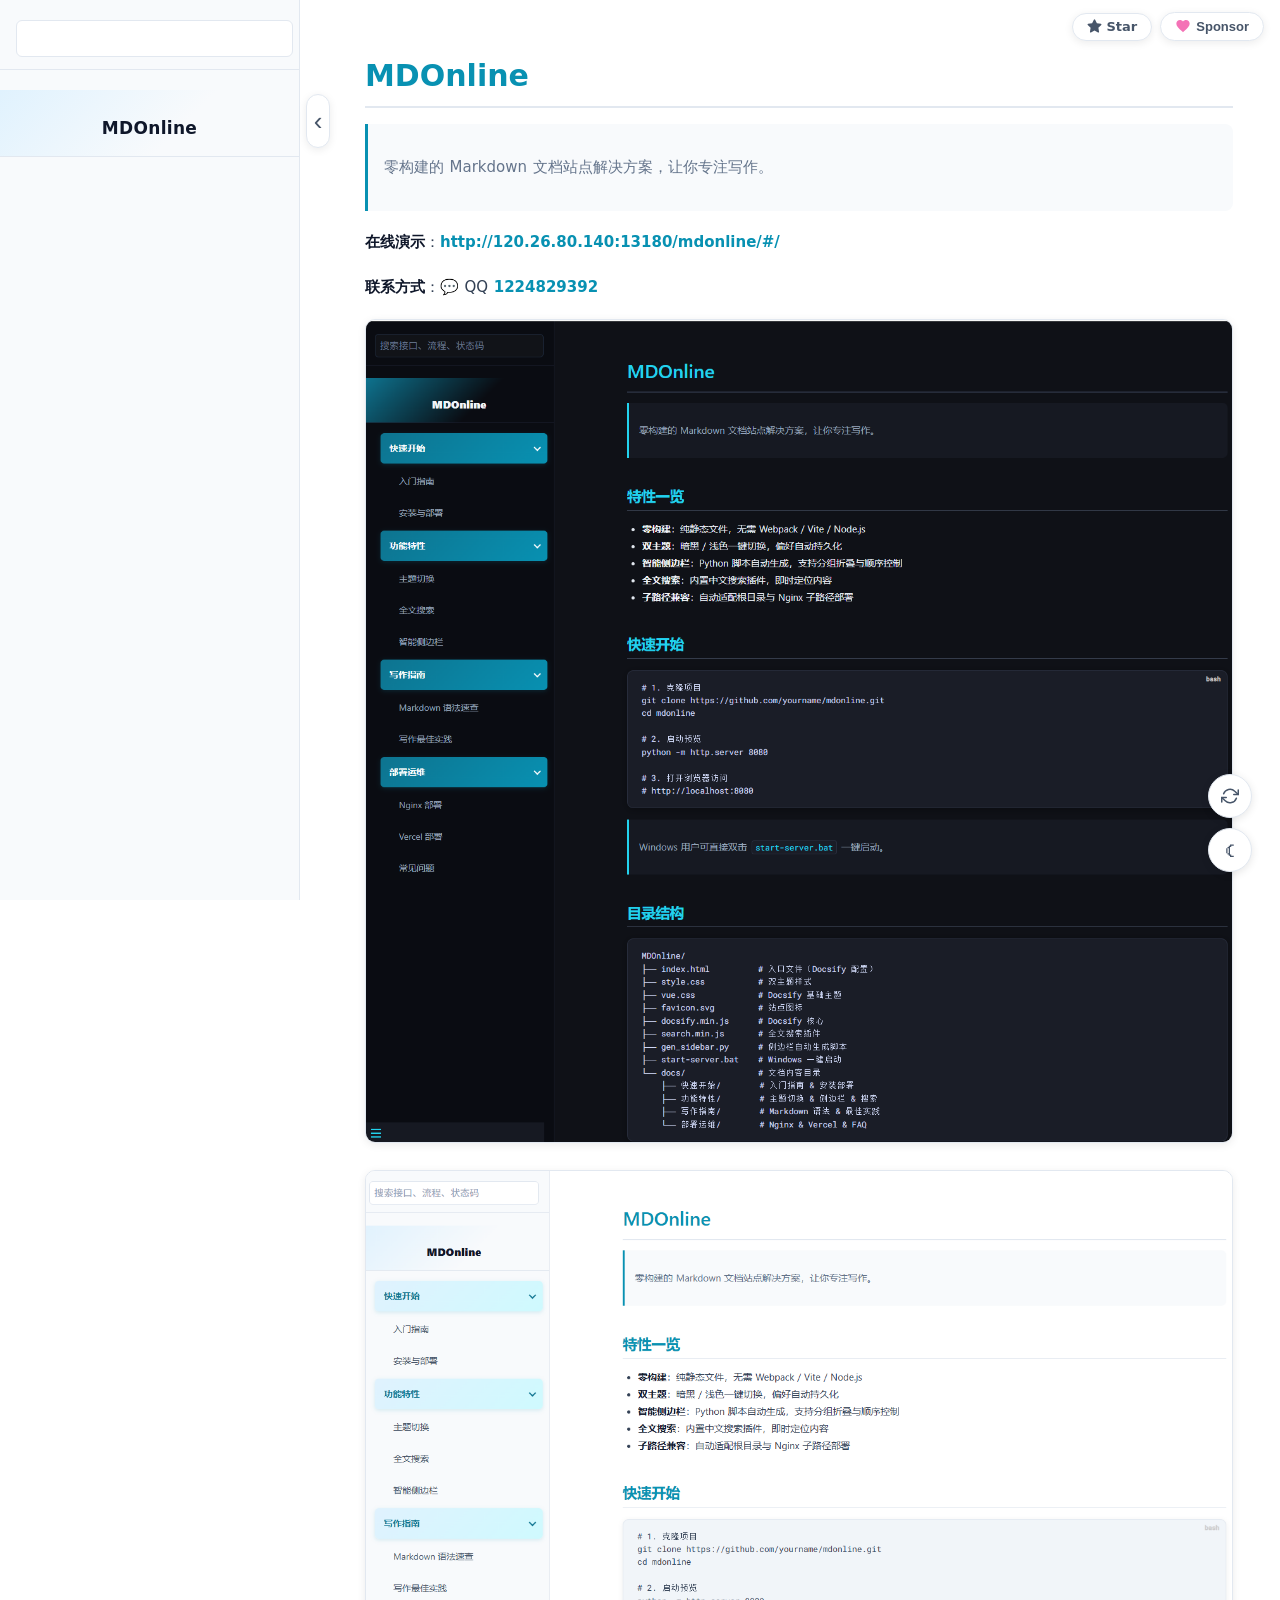
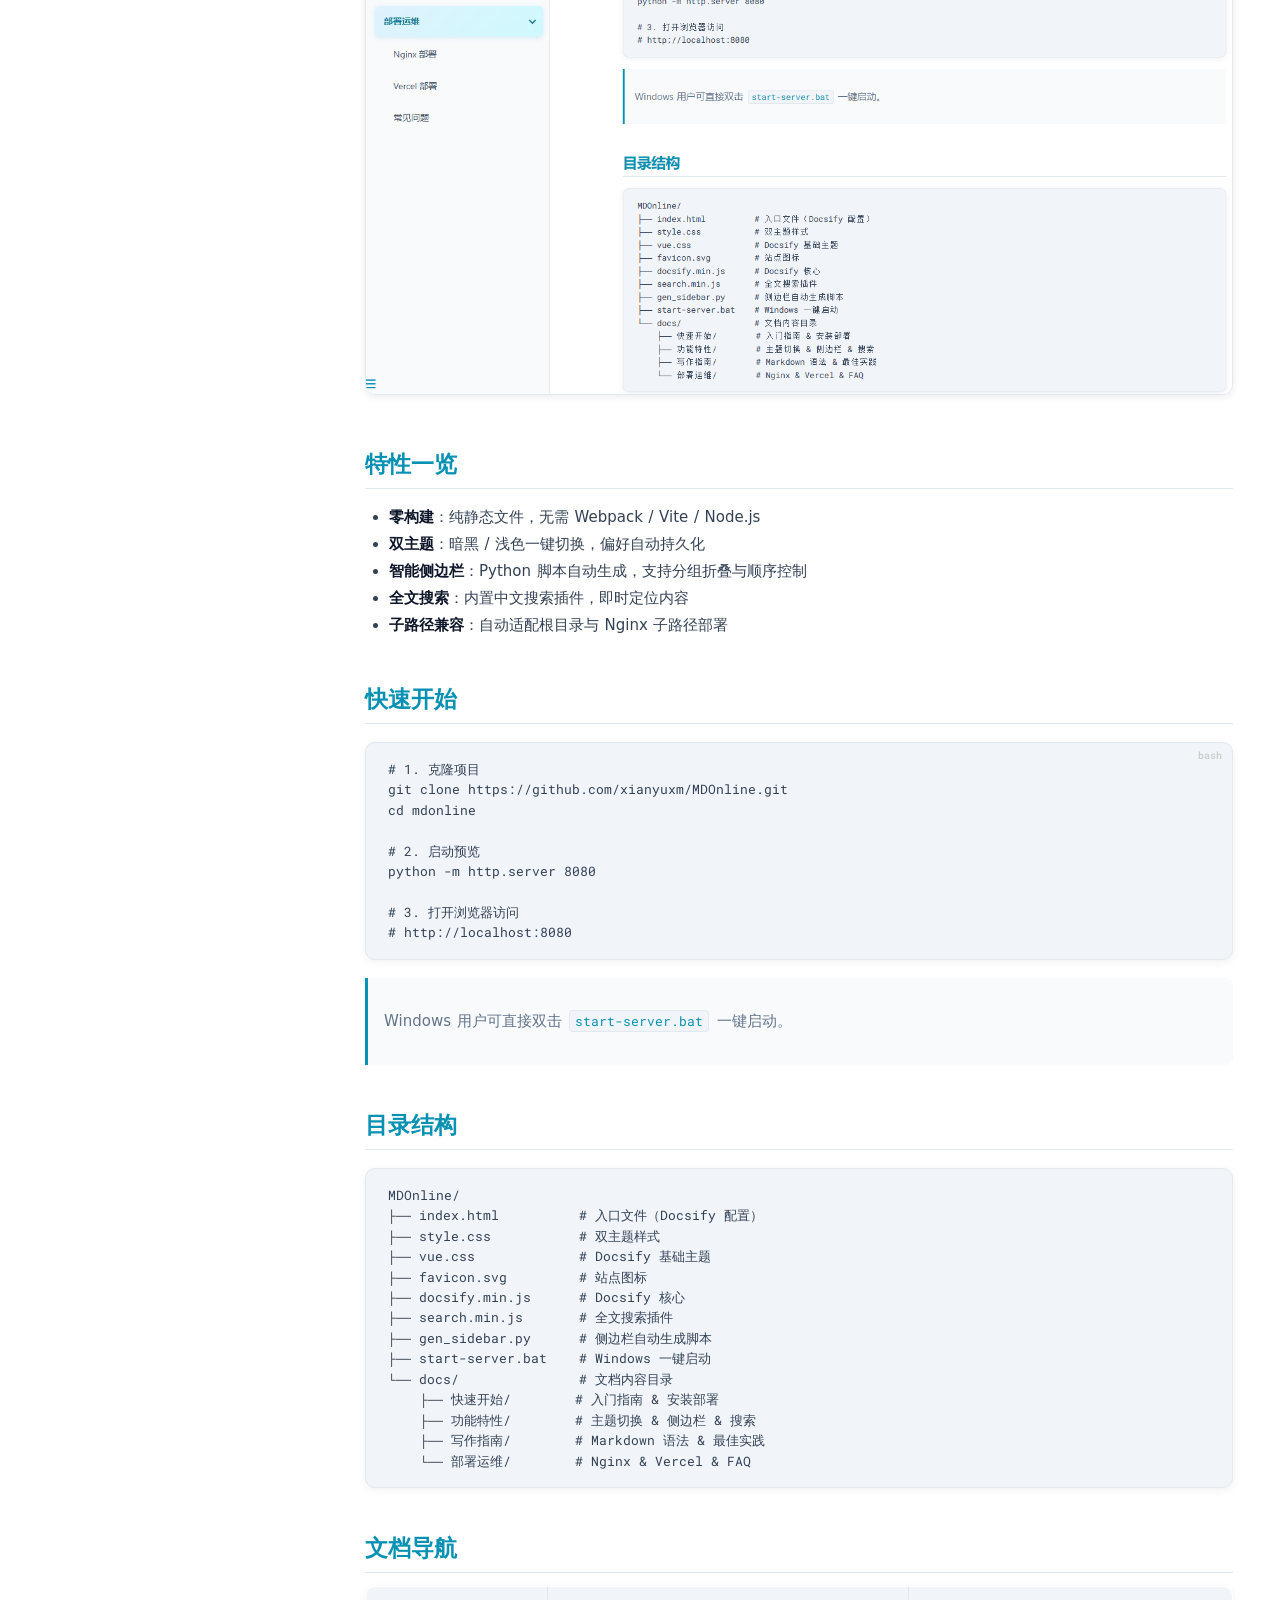
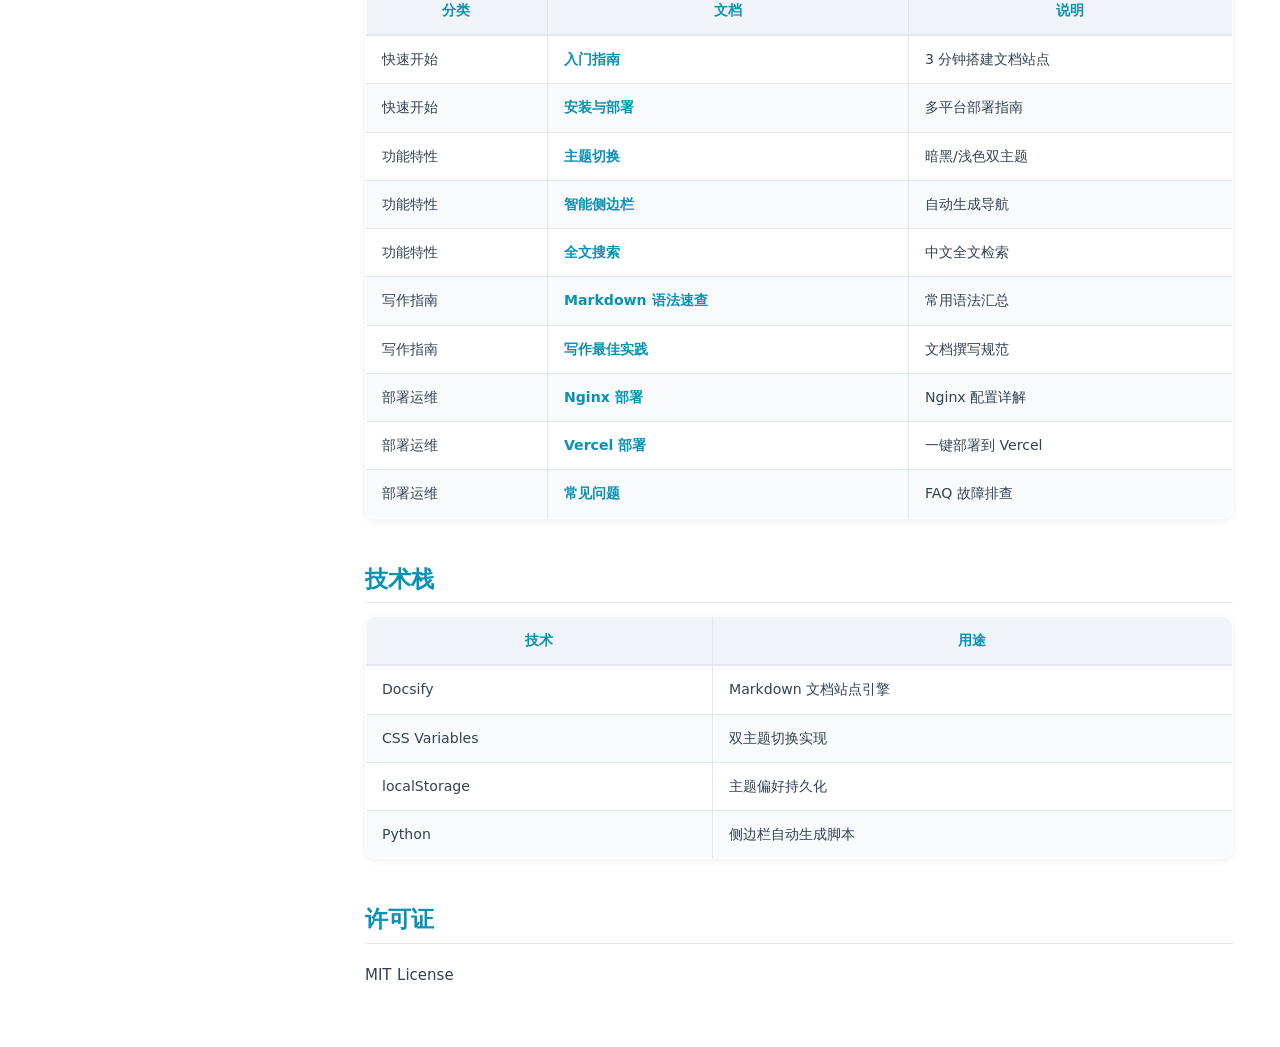
==== commit 0f22225d: "添加定位当前页和收缩功能" ====
--- a/static/index.html
+++ b/static/index.html
@@ -32,26 +32,290 @@
       },
       plugins: [
         function collapsibleSidebar(hook) {
+          var STORAGE_KEY = 'docsify-sidebar-groups';
+          var delegated = false;
+
+          function groupKey(trigger) {
+            return (trigger.textContent || '').trim();
+          }
+
+          function readState() {
+            try {
+              return JSON.parse(localStorage.getItem(STORAGE_KEY) || '{}');
+            } catch (e) {
+              return {};
+            }
+          }
+
+          function writeState(state) {
+            localStorage.setItem(STORAGE_KEY, JSON.stringify(state));
+          }
+
+          function ensureTrigger(item, childList) {
+            var trigger = item.querySelector(':scope > p, :scope > a');
+            if (trigger) return trigger;
+
+            var textNodes = [];
+            item.childNodes.forEach(function (node) {
+              if (node === childList) return;
+              if (node.nodeType === Node.TEXT_NODE && node.textContent.trim()) {
+                textNodes.push(node);
+              }
+            });
+            if (!textNodes.length) return null;
+
+            trigger = document.createElement('p');
+            trigger.textContent = textNodes.map(function (node) {
+              return node.textContent.trim();
+            }).join(' ');
+            item.insertBefore(trigger, childList);
+            textNodes.forEach(function (node) {
+              node.parentNode.removeChild(node);
+            });
+            return trigger;
+          }
+
+          function toggleGroup(trigger) {
+            var item = trigger && trigger.parentElement;
+            if (!item) return;
+            var state = readState();
+            item.classList.toggle('sidebar-group-collapsed');
+            state[groupKey(trigger)] = item.classList.contains('sidebar-group-collapsed');
+            writeState(state);
+          }
+
+          function bindDelegatedToggle() {
+            if (delegated) return;
+            delegated = true;
+            document.addEventListener('click', function (event) {
+              var trigger = event.target.closest('.sidebar-collapse-trigger');
+              var nav = document.querySelector('.sidebar-nav');
+              if (!trigger || !nav || !nav.contains(trigger)) return;
+              event.preventDefault();
+              event.stopPropagation();
+              toggleGroup(trigger);
+            }, true);
+            document.addEventListener('keydown', function (event) {
+              var trigger = event.target.closest && event.target.closest('.sidebar-collapse-trigger');
+              var nav = document.querySelector('.sidebar-nav');
+              if (!trigger || !nav || !nav.contains(trigger)) return;
+              if (event.key !== 'Enter' && event.key !== ' ') return;
+              event.preventDefault();
+              event.stopPropagation();
+              toggleGroup(trigger);
+            }, true);
+          }
+
           hook.doneEach(function () {
+            bindDelegatedToggle();
+            var savedState = readState();
             document.querySelectorAll('.sidebar-nav li').forEach(function (item) {
               var childList = item.querySelector(':scope > ul');
-              var trigger = item.querySelector(':scope > p, :scope > a');
-              if (!childList || !trigger || trigger.dataset.collapseBound === 'true') { return; }
-              trigger.dataset.collapseBound = 'true';
+              var trigger = childList && ensureTrigger(item, childList);
+              if (!childList || !trigger) { return; }
               trigger.classList.add('sidebar-collapse-trigger');
               trigger.setAttribute('role', 'button');
               trigger.setAttribute('tabindex', '0');
-              trigger.addEventListener('click', function (event) {
+              if (savedState[groupKey(trigger)] === true) {
+                item.classList.add('sidebar-group-collapsed');
+              }
+            });
+          });
+        },
+
+        // --- IDEA-style sidebar pin/collapse + locate current page ---
+        function sidebarDockPlugin(hook) {
+          var COLLAPSE_KEY = 'docsify-sidebar-rail-collapsed';
+          var dockReady = false;
+
+          function isMobile() {
+            return window.matchMedia('(max-width: 768px)').matches;
+          }
+
+          function getActiveLink() {
+            return document.querySelector('.sidebar-nav li.active > a[href]');
+          }
+
+          function getActiveGroup(activeLink) {
+            var node = activeLink && activeLink.parentElement;
+            while (node && node.matches && node.matches('li')) {
+              if (node.querySelector(':scope > .sidebar-collapse-trigger')) {
+                return node;
+              }
+              var parentList = node.parentElement;
+              node = parentList && parentList.closest('li');
+            }
+            return null;
+          }
+
+          function getActiveGroupName() {
+            var activeLink = getActiveLink();
+            var group = getActiveGroup(activeLink);
+            var trigger = group && group.querySelector(':scope > .sidebar-collapse-trigger');
+            return trigger ? (trigger.textContent || '').trim() : '目录';
+          }
+
+          function readGroupState() {
+            try {
+              return JSON.parse(localStorage.getItem('docsify-sidebar-groups') || '{}');
+            } catch (e) {
+              return {};
+            }
+          }
+
+          function writeGroupState(state) {
+            localStorage.setItem('docsify-sidebar-groups', JSON.stringify(state));
+          }
+
+          function updateRailLabel() {
+            var label = document.getElementById('sidebar-rail-label');
+            if (label) {
+              label.textContent = getActiveGroupName();
+              label.title = '当前分组：' + getActiveGroupName();
+            }
+          }
+
+          function setCollapsed(collapsed) {
+            if (isMobile()) {
+              document.body.classList.remove('sidebar-rail-collapsed');
+              return;
+            }
+            document.body.classList.toggle('sidebar-rail-collapsed', collapsed);
+            localStorage.setItem(COLLAPSE_KEY, collapsed ? 'true' : 'false');
+            var toggle = document.getElementById('sidebar-dock-toggle');
+            if (toggle) {
+              toggle.title = collapsed ? '展开导航' : '收起导航';
+              toggle.setAttribute('aria-label', collapsed ? '展开导航' : '收起导航');
+            }
+          }
+
+          function expandActiveGroup(activeLink) {
+            var state = readGroupState();
+            var node = activeLink && activeLink.parentElement;
+            while (node && node.matches && node.matches('li')) {
+              var trigger = node.querySelector(':scope > .sidebar-collapse-trigger');
+              if (trigger) {
+                node.classList.remove('sidebar-group-collapsed');
+                state[(trigger.textContent || '').trim()] = false;
+              }
+              var parentList = node.parentElement;
+              node = parentList && parentList.closest('li');
+            }
+            writeGroupState(state);
+          }
+
+          function collapseAllGroups() {
+            var state = readGroupState();
+            document.querySelectorAll('.sidebar-nav li').forEach(function (item) {
+              var childList = item.querySelector(':scope > ul');
+              var trigger = item.querySelector(':scope > .sidebar-collapse-trigger');
+              if (!childList || !trigger) return;
+              item.classList.add('sidebar-group-collapsed');
+              state[(trigger.textContent || '').trim()] = true;
+            });
+            writeGroupState(state);
+            updateRailLabel();
+          }
+
+          function locateCurrentPage(flash) {
+            var activeLink = getActiveLink();
+            if (!activeLink) {
+              updateRailLabel();
+              return;
+            }
+            expandActiveGroup(activeLink);
+            if (!document.body.classList.contains('sidebar-rail-collapsed')) {
+              activeLink.scrollIntoView({ block: 'center', behavior: 'smooth' });
+            }
+            if (flash) {
+              activeLink.classList.remove('sidebar-current-flash');
+              window.setTimeout(function () {
+                activeLink.classList.add('sidebar-current-flash');
+              }, 40);
+            }
+            updateRailLabel();
+          }
+
+          function ensureDockControls() {
+            if (dockReady) return;
+            dockReady = true;
+
+            var toggle = document.createElement('button');
+            toggle.id = 'sidebar-dock-toggle';
+            toggle.type = 'button';
+            toggle.title = '收起导航';
+            toggle.setAttribute('aria-label', '收起导航');
+            document.body.appendChild(toggle);
+            toggle.addEventListener('click', function () {
+              setCollapsed(!document.body.classList.contains('sidebar-rail-collapsed'));
+            });
+
+            var rail = document.createElement('div');
+            rail.id = 'sidebar-rail';
+            rail.innerHTML =
+              '<button id="sidebar-rail-open" type="button" title="展开导航" aria-label="展开导航">☰</button>' +
+              '<button id="sidebar-rail-label" type="button" title="当前分组">目录</button>';
+            document.body.appendChild(rail);
+
+            rail.querySelector('#sidebar-rail-open').addEventListener('click', function () {
+              setCollapsed(false);
+            });
+            rail.querySelector('#sidebar-rail-label').addEventListener('click', function () {
+              setCollapsed(false);
+              window.setTimeout(function () { locateCurrentPage(true); }, 240);
+            });
+          }
+
+          function ensureSidebarToolButtons() {
+            var searchWrap = document.querySelector('.sidebar .search .input-wrap');
+            if (!searchWrap) return;
+
+            if (!document.getElementById('sidebar-locate-current')) {
+              var locateBtn = document.createElement('button');
+              locateBtn.id = 'sidebar-locate-current';
+              locateBtn.type = 'button';
+              locateBtn.title = '定位当前页';
+              locateBtn.setAttribute('aria-label', '定位当前页');
+              locateBtn.innerHTML = '<svg viewBox="0 0 24 24" width="17" height="17" fill="none" stroke="currentColor" stroke-width="2" stroke-linecap="round" stroke-linejoin="round"><circle cx="12" cy="12" r="8"></circle><circle cx="12" cy="12" r="2"></circle><path d="M12 2v3"></path><path d="M12 19v3"></path><path d="M2 12h3"></path><path d="M19 12h3"></path></svg>';
+              searchWrap.appendChild(locateBtn);
+              locateBtn.addEventListener('click', function (event) {
                 event.preventDefault();
-                item.classList.toggle('sidebar-group-collapsed');
+                event.stopPropagation();
+                setCollapsed(false);
+                window.setTimeout(function () { locateCurrentPage(true); }, 240);
               });
-              trigger.addEventListener('keydown', function (event) {
-                if (event.key === 'Enter' || event.key === ' ') {
-                  event.preventDefault();
-                  item.classList.toggle('sidebar-group-collapsed');
-                }
+            }
+
+            if (!document.getElementById('sidebar-collapse-all')) {
+              var collapseBtn = document.createElement('button');
+              collapseBtn.id = 'sidebar-collapse-all';
+              collapseBtn.type = 'button';
+              collapseBtn.title = '收缩全部目录';
+              collapseBtn.setAttribute('aria-label', '收缩全部目录');
+              collapseBtn.innerHTML = '<svg viewBox="0 0 24 24" width="17" height="17" fill="none" stroke="currentColor" stroke-width="2" stroke-linecap="round" stroke-linejoin="round"><path d="m7 15 5 5 5-5"></path><path d="m7 9 5-5 5 5"></path><path d="M4 12h16"></path></svg>';
+              searchWrap.appendChild(collapseBtn);
+              collapseBtn.addEventListener('click', function (event) {
+                event.preventDefault();
+                event.stopPropagation();
+                collapseAllGroups();
               });
-            });
+            }
+          }
+
+          hook.mounted(function () {
+            ensureDockControls();
+            setCollapsed(localStorage.getItem(COLLAPSE_KEY) === 'true');
+            window.addEventListener('resize', function () {
+              setCollapsed(document.body.classList.contains('sidebar-rail-collapsed'));
+            });
+          });
+
+          hook.doneEach(function () {
+            ensureDockControls();
+            ensureSidebarToolButtons();
+            window.setTimeout(function () {
+              locateCurrentPage(false);
+            }, 80);
           });
         },
 
@@ -159,6 +423,9 @@
             document.documentElement.setAttribute('data-theme', theme);
             localStorage.setItem(STORAGE_KEY, theme);
             updateButton(theme);
+            if (window.renderMermaidDiagrams) {
+              window.renderMermaidDiagrams(true);
+            }
           }
           function updateButton(theme) {
             var btn = document.getElementById('theme-toggle');
@@ -188,26 +455,327 @@
           });
         },
 
+        // --- Mermaid diagram renderer ---
+        function mermaidPlugin(hook) {
+          var renderId = 0;
+          var viewer = null;
+          var viewerStage = null;
+          var viewerBaseScale = 1;
+          var viewerUserScale = 1;
+          var viewerX = 0;
+          var viewerY = 0;
+          var isDragging = false;
+          var dragStartX = 0;
+          var dragStartY = 0;
+          var dragOriginX = 0;
+          var dragOriginY = 0;
+
+          function getTheme() {
+            return (document.documentElement.getAttribute('data-theme') || 'light') === 'dark'
+              ? 'dark'
+              : 'default';
+          }
+
+          function getMermaidConfig(overrides) {
+            var config = {
+              startOnLoad: false,
+              securityLevel: 'loose',
+              theme: getTheme(),
+              htmlLabels: false
+            };
+            if (overrides) {
+              Object.keys(overrides).forEach(function (key) {
+                config[key] = overrides[key];
+              });
+            }
+            return config;
+          }
+
+          function getSvgNaturalSize(svg) {
+            var viewBox = svg.viewBox && svg.viewBox.baseVal;
+            if (viewBox && viewBox.width && viewBox.height) {
+              return { width: viewBox.width, height: viewBox.height };
+            }
+            return {
+              width: svg.width.baseVal.value || svg.getBoundingClientRect().width,
+              height: svg.height.baseVal.value || svg.getBoundingClientRect().height
+            };
+          }
+
+          function normalizeViewerSvg(svg) {
+            svg.removeAttribute('style');
+            var size = getSvgNaturalSize(svg);
+            if (size.width && size.height) {
+              svg.setAttribute('width', String(size.width));
+              svg.setAttribute('height', String(size.height));
+            }
+            svg.style.maxWidth = 'none';
+            svg.style.maxHeight = 'none';
+          }
+
+          function fitViewerToViewport() {
+            var svg = viewerStage && viewerStage.querySelector('svg');
+            if (!svg) return;
+            var size = getSvgNaturalSize(svg);
+            var maxW = window.innerWidth * 0.9;
+            var maxH = window.innerHeight * 0.85;
+            viewerBaseScale = Math.min(maxW / size.width, maxH / size.height);
+            if (!isFinite(viewerBaseScale) || viewerBaseScale <= 0) {
+              viewerBaseScale = 1;
+            }
+            viewerUserScale = 1;
+            viewerX = 0;
+            viewerY = 0;
+            updateViewerTransform();
+          }
+
+          function updateViewerTransform() {
+            if (!viewerStage) return;
+            var scale = viewerBaseScale * viewerUserScale;
+            viewerStage.style.transform = 'translate(' + viewerX + 'px, ' + viewerY + 'px) scale(' + scale + ')';
+          }
+
+          function resetViewerTransform() {
+            fitViewerToViewport();
+          }
+
+          function closeViewer() {
+            if (viewer) {
+              viewer.classList.remove('open');
+            }
+            isDragging = false;
+          }
+
+          function zoomViewer(delta) {
+            viewerUserScale = Math.max(0.25, Math.min(5, viewerUserScale + delta));
+            updateViewerTransform();
+          }
+
+          function ensureViewer() {
+            if (viewer) return;
+
+            viewer = document.createElement('div');
+            viewer.id = 'mermaid-viewer';
+            viewer.innerHTML =
+              '<div class="mermaid-viewer-backdrop"></div>' +
+              '<div class="mermaid-viewer-toolbar">' +
+                '<button class="mermaid-viewer-zoom-out" title="缩小">−</button>' +
+                '<button class="mermaid-viewer-reset" title="适应屏幕">适应</button>' +
+                '<button class="mermaid-viewer-zoom-in" title="放大">+</button>' +
+                '<button class="mermaid-viewer-close" title="关闭">&times;</button>' +
+              '</div>' +
+              '<div class="mermaid-viewer-canvas">' +
+                '<div class="mermaid-viewer-stage"></div>' +
+              '</div>';
+            document.body.appendChild(viewer);
+
+            viewerStage = viewer.querySelector('.mermaid-viewer-stage');
+            viewer.querySelector('.mermaid-viewer-backdrop').addEventListener('click', closeViewer);
+            viewer.querySelector('.mermaid-viewer-close').addEventListener('click', closeViewer);
+            viewer.querySelector('.mermaid-viewer-reset').addEventListener('click', resetViewerTransform);
+            viewer.querySelector('.mermaid-viewer-zoom-in').addEventListener('click', function () { zoomViewer(0.25); });
+            viewer.querySelector('.mermaid-viewer-zoom-out').addEventListener('click', function () { zoomViewer(-0.25); });
+
+            viewer.querySelector('.mermaid-viewer-canvas').addEventListener('wheel', function (event) {
+              event.preventDefault();
+              var nextScale = viewerUserScale * (event.deltaY < 0 ? 1.12 : 0.88);
+              viewerUserScale = Math.max(0.25, Math.min(5, nextScale));
+              updateViewerTransform();
+            }, { passive: false });
+
+            viewer.querySelector('.mermaid-viewer-canvas').addEventListener('pointerdown', function (event) {
+              if (event.target.closest('button')) return;
+              isDragging = true;
+              dragStartX = event.clientX;
+              dragStartY = event.clientY;
+              dragOriginX = viewerX;
+              dragOriginY = viewerY;
+              viewer.classList.add('dragging');
+            });
+
+            document.addEventListener('pointermove', function (event) {
+              if (!isDragging) return;
+              viewerX = dragOriginX + event.clientX - dragStartX;
+              viewerY = dragOriginY + event.clientY - dragStartY;
+              updateViewerTransform();
+            });
+
+            document.addEventListener('pointerup', function () {
+              isDragging = false;
+              if (viewer) {
+                viewer.classList.remove('dragging');
+              }
+            });
+
+            document.addEventListener('keydown', function (event) {
+              if (event.key === 'Escape' && viewer.classList.contains('open')) {
+                closeViewer();
+              }
+            });
+          }
+
+          function mountViewerSvg(svgHtml, bindFunctions) {
+            viewerStage.innerHTML = svgHtml;
+            var svg = viewerStage.querySelector('svg');
+            if (!svg) return;
+            if (bindFunctions) {
+              bindFunctions(viewerStage);
+            }
+            normalizeViewerSvg(svg);
+            fitViewerToViewport();
+          }
+
+          function openViewer(diagram) {
+            var source = diagram.getAttribute('data-mermaid-source');
+            var inlineSvg = diagram.querySelector('svg');
+            if (!source && !inlineSvg) return;
+
+            ensureViewer();
+            viewer.classList.remove('open');
+            viewerStage.innerHTML = '';
+
+            if (source && window.mermaid) {
+              window.mermaid.initialize(getMermaidConfig({ useMaxWidth: false }));
+              var id = 'mermaid-viewer-' + (++renderId);
+              Promise.resolve(window.mermaid.render(id, source))
+                .then(function (result) {
+                  mountViewerSvg(result.svg || result, result.bindFunctions);
+                  viewer.classList.add('open');
+                  window.mermaid.initialize(getMermaidConfig({ useMaxWidth: true }));
+                })
+                .catch(function () {
+                  if (inlineSvg) {
+                    mountViewerSvg(inlineSvg.outerHTML);
+                    viewer.classList.add('open');
+                  }
+                  window.mermaid.initialize(getMermaidConfig({ useMaxWidth: true }));
+                });
+              return;
+            }
+
+            if (inlineSvg) {
+              mountViewerSvg(inlineSvg.outerHTML);
+              viewer.classList.add('open');
+            }
+          }
+
+          function attachZoomButton(diagram) {
+            if (diagram.querySelector('.mermaid-zoom-button')) return;
+            var button = document.createElement('button');
+            button.className = 'mermaid-zoom-button';
+            button.type = 'button';
+            button.title = '放大查看';
+            button.innerHTML = '<svg viewBox="0 0 24 24" width="17" height="17" fill="none" stroke="currentColor" stroke-width="2" stroke-linecap="round" stroke-linejoin="round"><circle cx="11" cy="11" r="8"></circle><path d="m21 21-4.35-4.35"></path><path d="M11 8v6"></path><path d="M8 11h6"></path></svg>';
+            button.addEventListener('click', function () {
+              openViewer(diagram);
+            });
+            diagram.appendChild(button);
+          }
+
+          function resetRenderedDiagrams() {
+            document.querySelectorAll('.mermaid-diagram[data-mermaid-source]').forEach(function (diagram) {
+              var pre = document.createElement('pre');
+              var code = document.createElement('code');
+              pre.setAttribute('data-lang', 'mermaid');
+              code.className = 'lang-mermaid';
+              code.textContent = diagram.getAttribute('data-mermaid-source') || '';
+              pre.appendChild(code);
+              diagram.replaceWith(pre);
+            });
+          }
+
+          function renderMermaidDiagrams(force) {
+            if (!window.mermaid) return;
+            if (force) {
+              resetRenderedDiagrams();
+            }
+
+            window.mermaid.initialize(getMermaidConfig({ useMaxWidth: true }));
+
+            document.querySelectorAll('pre[data-lang="mermaid"]:not([data-mermaid-rendered]), code.lang-mermaid:not([data-mermaid-rendered])').forEach(function (node) {
+              var pre = node.tagName.toLowerCase() === 'pre' ? node : node.closest('pre');
+              var code = node.tagName.toLowerCase() === 'code' ? node : (pre && pre.querySelector('code'));
+              if (!code) return;
+
+              var source = code.textContent.trim();
+              if (!source) return;
+
+              if (pre) {
+                pre.dataset.mermaidRendered = 'true';
+              }
+              code.dataset.mermaidRendered = 'true';
+
+              var container = document.createElement('div');
+              container.className = 'mermaid-diagram';
+              container.setAttribute('data-mermaid-source', source);
+              container.textContent = source;
+              if (pre) {
+                pre.replaceWith(container);
+              } else {
+                code.replaceWith(container);
+              }
+
+              var id = 'mermaid-diagram-' + (++renderId);
+              Promise.resolve(window.mermaid.render(id, source))
+                .then(function (result) {
+                  container.innerHTML = result.svg || result;
+                  if (result.bindFunctions) {
+                    result.bindFunctions(container);
+                  }
+                  attachZoomButton(container);
+                })
+                .catch(function (err) {
+                  container.classList.add('mermaid-diagram-error');
+                  container.textContent = 'Mermaid render error: ' + (err && err.message ? err.message : err);
+                });
+            });
+          }
+
+          window.renderMermaidDiagrams = renderMermaidDiagrams;
+          hook.doneEach(function () {
+            renderMermaidDiagrams(false);
+          });
+        },
+
         // --- PDF link interceptor: bypass Docsify hash routing ---
         function pdfLinkPlugin(hook) {
           hook.mounted(function () {
+            function currentDocDir() {
+              var basePath = window.$$docsifyBasePath || '/';
+              var path = window.location.hash.replace(/^#\/?/, '/') || '/';
+              path = path.split(/[?#]/)[0];
+              if (!path.endsWith('/')) {
+                path = path.substring(0, path.lastIndexOf('/') + 1) || '/';
+              }
+              return new URL(basePath.replace(/\/$/, '/') + path.replace(/^\/+/, ''), window.location.origin).pathname;
+            }
+
+            function resolveFromCurrentDoc(href) {
+              return new URL(href, window.location.origin + currentDocDir()).pathname;
+            }
+
             document.addEventListener('click', function (e) {
               var link = e.target.closest('a[href]');
               if (!link) return;
               var href = link.getAttribute('href');
-              if (!href || !href.endsWith('.pdf')) return;
+              if (!href || !/\.pdf(?:[?#].*)?$/i.test(href)) return;
               e.preventDefault();
               e.stopPropagation();
               e.stopImmediatePropagation();
               var fileUrl;
-              if (href.startsWith('/')) {
+              if (/^[a-z][a-z0-9+.-]*:/i.test(href) || href.startsWith('//')) {
+                fileUrl = href;
+              } else if (href.startsWith('/')) {
                 fileUrl = href;
               } else if (href.startsWith('#')) {
-                fileUrl = '/docs' + href.substring(1);
+                var hashPath = href.substring(1);
+                fileUrl = hashPath.startsWith('/docs/')
+                  ? hashPath
+                  : resolveFromCurrentDoc(hashPath.replace(/^\/+/, ''));
               } else {
-                fileUrl = '/' + href;
-              }
-              window.location.href = fileUrl;
+                fileUrl = resolveFromCurrentDoc(href);
+              }
+              window.open(fileUrl, '_blank', 'noopener');
             }, true);
           });
         }
@@ -217,6 +785,7 @@
 </head>
 <body>
   <div id="app">\u52a0\u8f7d\u6587\u6863\u4e2d...</div>
+  <script src="https://cdn.jsdelivr.net/npm/mermaid@10/dist/mermaid.min.js"></script>
   <script src="./docsify.min.js"></script>
   <script src="./search.min.js"></script>
 </body>
--- a/static/style.css
+++ b/static/style.css
@@ -16,6 +16,10 @@
   --code-theme-text: #cdd6f4;
   --border-color: #2a3040;
   --accent-glow: rgba(34, 211, 238, 0.15);
+  --mermaid-viewer-background: #0f1117;
+  --sidebar-width: 300px;
+  --sidebar-rail-width: 52px;
+  --sidebar-dock-gap: 18px;
 }
 
 /* ── 全局 ── */
@@ -36,12 +40,18 @@
 .sidebar {
   border-right: 1px solid var(--sidebar-border-color);
   background: var(--sidebar-background);
+  position: fixed;
+  width: var(--sidebar-width);
+  transition: width 0.22s ease, transform 0.25s ease-out;
+  overflow-x: hidden;
 }
 
 .sidebar .app-name {
   padding: 22px 20px 16px;
   border-bottom: 1px solid var(--sidebar-border-color);
   background: linear-gradient(135deg, #0e7490 0%, #0a0c12 60%);
+  white-space: nowrap;
+  transition: opacity 0.16s ease;
 }
 
 .sidebar .app-name-link {
@@ -121,10 +131,24 @@
   font-weight: 600;
 }
 
+.sidebar ul li.active > a.sidebar-current-flash {
+  animation: sidebar-current-flash 1.1s ease;
+}
+
+@keyframes sidebar-current-flash {
+  0%, 100% { box-shadow: none; }
+  30% { box-shadow: 0 0 0 3px var(--accent-glow); }
+}
+
 /* ── 搜索框 ── */
 .sidebar .search {
   border-bottom: 1px solid var(--sidebar-border-color);
   padding-bottom: 8px;
+  transition: opacity 0.16s ease;
+}
+
+.sidebar .search .input-wrap {
+  gap: 8px;
 }
 
 .sidebar .search input {
@@ -137,6 +161,40 @@
   transition: border-color 0.2s, box-shadow 0.2s;
 }
 
+.sidebar .search .input-wrap input {
+  margin-right: 0;
+  width: auto;
+  flex: 1 1 auto;
+}
+
+#sidebar-locate-current,
+#sidebar-collapse-all {
+  flex: 0 0 32px;
+  width: 32px;
+  height: 34px;
+  margin: 14px 0 4px 0;
+  display: inline-flex;
+  align-items: center;
+  justify-content: center;
+  border: 1px solid #1e293b;
+  border-radius: 6px;
+  background: #111318;
+  color: var(--text-color-secondary);
+  cursor: pointer;
+  transition: border-color 0.2s, color 0.2s, background 0.2s;
+}
+
+#sidebar-collapse-all {
+  margin-right: 10px;
+}
+
+#sidebar-locate-current:hover,
+#sidebar-collapse-all:hover {
+  border-color: var(--theme-color-dim);
+  color: var(--theme-color);
+  background: var(--sidebar-link-hover-background);
+}
+
 .sidebar .search input:focus {
   border-color: var(--theme-color-dim);
   box-shadow: 0 0 0 2px var(--accent-glow);
@@ -154,8 +212,129 @@
 /* ── 内容区 ── */
 .content {
   max-width: 1180px;
-  padding: 28px 32px 52px;
+  padding: 28px 32px 52px calc(32px + var(--sidebar-dock-gap));
   background: var(--content-background);
+  left: var(--sidebar-width);
+  transition: left 0.22s ease;
+}
+
+body.sidebar-rail-collapsed .sidebar {
+  width: var(--sidebar-rail-width);
+}
+
+body.sidebar-rail-collapsed .content {
+  left: var(--sidebar-rail-width);
+}
+
+body.sidebar-rail-collapsed .sidebar .app-name {
+  padding-left: 0;
+  padding-right: 0;
+  text-align: center;
+}
+
+body.sidebar-rail-collapsed .sidebar .app-name-link {
+  display: inline-block;
+  width: var(--sidebar-rail-width);
+  overflow: hidden;
+  white-space: nowrap;
+  color: transparent;
+}
+
+body.sidebar-rail-collapsed .sidebar .app-name-link::first-letter {
+  color: var(--sidebar-name-color);
+}
+
+body.sidebar-rail-collapsed .sidebar .search,
+body.sidebar-rail-collapsed .sidebar .sidebar-nav {
+  opacity: 0;
+  pointer-events: none;
+}
+
+#sidebar-dock-toggle {
+  position: fixed;
+  top: 94px;
+  left: calc(var(--sidebar-width) + 6px);
+  z-index: 10001;
+  width: 24px;
+  height: 54px;
+  border: 1px solid var(--border-color);
+  border-radius: 999px;
+  background: var(--card-background);
+  color: var(--text-color-secondary);
+  cursor: pointer;
+  box-shadow: 0 2px 10px rgba(0, 0, 0, 0.2);
+  transition: left 0.22s ease, color 0.2s, border-color 0.2s, background 0.2s;
+}
+
+#sidebar-dock-toggle::before {
+  content: "\2039";
+  font-size: 26px;
+  line-height: 1;
+}
+
+body.sidebar-rail-collapsed #sidebar-dock-toggle {
+  left: calc(var(--sidebar-rail-width) + 6px);
+}
+
+body.sidebar-rail-collapsed #sidebar-dock-toggle::before {
+  content: "\203A";
+}
+
+#sidebar-dock-toggle:hover {
+  color: var(--theme-color);
+  border-color: var(--theme-color);
+  background: var(--sidebar-link-hover-background);
+}
+
+#sidebar-rail {
+  position: fixed;
+  top: 160px;
+  left: 9px;
+  z-index: 10000;
+  display: none;
+  width: 34px;
+  flex-direction: column;
+  gap: 10px;
+}
+
+body.sidebar-rail-collapsed #sidebar-rail {
+  display: flex;
+}
+
+#sidebar-rail-open,
+#sidebar-rail-label {
+  border: 1px solid var(--border-color);
+  background: var(--card-background);
+  color: var(--text-color-secondary);
+  cursor: pointer;
+  transition: border-color 0.2s, color 0.2s, background 0.2s;
+}
+
+#sidebar-rail-open {
+  width: 34px;
+  height: 34px;
+  border-radius: 7px;
+  font-size: 17px;
+  line-height: 1;
+}
+
+#sidebar-rail-label {
+  min-height: 122px;
+  padding: 10px 0;
+  border-radius: 8px;
+  writing-mode: vertical-rl;
+  text-orientation: mixed;
+  color: var(--theme-color);
+  font-size: 13px;
+  font-weight: 700;
+  letter-spacing: 1px;
+}
+
+#sidebar-rail-open:hover,
+#sidebar-rail-label:hover {
+  color: var(--theme-color);
+  border-color: var(--theme-color);
+  background: var(--sidebar-link-hover-background);
 }
 
 .markdown-section {
@@ -267,6 +446,53 @@
   padding: 0;
   font-size: 0.88em;
   line-height: 1.6;
+}
+
+.markdown-section .mermaid-diagram {
+  position: relative;
+  overflow-x: auto;
+  margin: 1.5em 0;
+  padding: 1rem;
+  border: 1px solid var(--border-color);
+  border-radius: 10px;
+  background: var(--page-background);
+  text-align: center;
+}
+
+.markdown-section .mermaid-diagram svg {
+  max-width: 100%;
+  height: auto;
+}
+
+.markdown-section .mermaid-diagram-error {
+  color: #fca5a5;
+  text-align: left;
+  white-space: pre-wrap;
+}
+
+.markdown-section .mermaid-zoom-button {
+  position: absolute;
+  top: 10px;
+  right: 10px;
+  z-index: 2;
+  width: 34px;
+  height: 34px;
+  display: inline-flex;
+  align-items: center;
+  justify-content: center;
+  border: 1px solid var(--border-color);
+  border-radius: 50%;
+  background: var(--card-background);
+  color: var(--text-color-secondary);
+  cursor: pointer;
+  box-shadow: 0 2px 10px rgba(0, 0, 0, 0.18);
+  transition: background 0.2s, border-color 0.2s, color 0.2s, box-shadow 0.2s;
+}
+
+.markdown-section .mermaid-zoom-button:hover {
+  color: var(--theme-color);
+  border-color: var(--theme-color);
+  box-shadow: 0 2px 12px rgba(34, 211, 238, 0.25);
 }
 
 /* ── 表格 ── */
@@ -347,6 +573,7 @@
 body .sidebar-toggle {
   background: var(--card-background);
   border-color: var(--border-color);
+  display: none;
 }
 
 body .sidebar-toggle-button {
@@ -360,8 +587,42 @@
 
 /* ── 响应式 ── */
 @media (max-width: 768px) {
+  .sidebar {
+    position: fixed;
+    width: var(--sidebar-width);
+  }
+
   .content {
     padding: 18px 16px 36px;
+    left: 0;
+  }
+
+  body.sidebar-rail-collapsed .sidebar {
+    width: var(--sidebar-width);
+  }
+
+  body.sidebar-rail-collapsed .content {
+    left: 0;
+  }
+
+  body.sidebar-rail-collapsed .sidebar .app-name-link {
+    width: auto;
+    color: var(--sidebar-name-color);
+  }
+
+  body.sidebar-rail-collapsed .sidebar .search,
+  body.sidebar-rail-collapsed .sidebar .sidebar-nav {
+    opacity: 1;
+    pointer-events: auto;
+  }
+
+  #sidebar-dock-toggle,
+  #sidebar-rail {
+    display: none !important;
+  }
+
+  body .sidebar-toggle {
+    display: block;
   }
 }
 
@@ -386,6 +647,7 @@
   --code-theme-text: #334155;
   --border-color: #e2e8f0;
   --accent-glow: rgba(8, 145, 178, 0.12);
+  --mermaid-viewer-background: #eef2f6;
 }
 
 /* ── 浅色：全局 ── */
@@ -426,6 +688,20 @@
   color: #334155;
 }
 
+[data-theme="light"] #sidebar-locate-current,
+[data-theme="light"] #sidebar-collapse-all {
+  border-color: #e2e8f0;
+  background: #ffffff;
+  color: #64748b;
+}
+
+[data-theme="light"] #sidebar-locate-current:hover,
+[data-theme="light"] #sidebar-collapse-all:hover {
+  color: #0891b2;
+  border-color: #0891b2;
+  background: #f1f5f9;
+}
+
 [data-theme="light"] .sidebar .search input::placeholder {
   color: #94a3b8;
 }
@@ -487,6 +763,10 @@
   color: var(--code-theme-text);
 }
 
+[data-theme="light"] .markdown-section .mermaid-diagram-error {
+  color: #b42318;
+}
+
 /* ── 浅色：表格 ── */
 [data-theme="light"] .markdown-section table {
   border-color: #e2e8f0;
@@ -551,6 +831,23 @@
 
 [data-theme="light"] body .sidebar-toggle-button {
   color: var(--text-color-secondary);
+}
+
+[data-theme="light"] #sidebar-dock-toggle,
+[data-theme="light"] #sidebar-rail-open,
+[data-theme="light"] #sidebar-rail-label {
+  background: #ffffff;
+  border-color: #e2e8f0;
+  color: #475569;
+  box-shadow: 0 2px 8px rgba(0, 0, 0, 0.08);
+}
+
+[data-theme="light"] #sidebar-rail-label,
+[data-theme="light"] #sidebar-dock-toggle:hover,
+[data-theme="light"] #sidebar-rail-open:hover,
+[data-theme="light"] #sidebar-rail-label:hover {
+  color: #0891b2;
+  border-color: #0891b2;
 }
 
 /* ── 浅色：加载动画 ── */
@@ -820,6 +1117,103 @@
 
 #img-lightbox.open {
   display: flex;
+}
+
+#mermaid-viewer {
+  display: none;
+  position: fixed;
+  inset: 0;
+  z-index: 999999;
+}
+
+#mermaid-viewer.open {
+  display: block;
+}
+
+.mermaid-viewer-backdrop {
+  position: absolute;
+  inset: 0;
+  background: var(--mermaid-viewer-background);
+}
+
+.mermaid-viewer-toolbar {
+  position: absolute;
+  top: 18px;
+  right: 22px;
+  z-index: 3;
+  display: flex;
+  gap: 8px;
+}
+
+.mermaid-viewer-toolbar button {
+  min-width: 42px;
+  height: 42px;
+  padding: 0 12px;
+  border: 1px solid rgba(255, 255, 255, 0.22);
+  border-radius: 999px;
+  background: rgba(255, 255, 255, 0.1);
+  color: #ffffff;
+  font-size: 18px;
+  line-height: 1;
+  cursor: pointer;
+  transition: background 0.2s, border-color 0.2s;
+}
+
+.mermaid-viewer-toolbar button:hover {
+  background: rgba(255, 255, 255, 0.2);
+  border-color: rgba(255, 255, 255, 0.4);
+}
+
+.mermaid-viewer-reset {
+  font-size: 13px !important;
+  font-weight: 700;
+}
+
+[data-theme="light"] .mermaid-viewer-toolbar button {
+  border-color: rgba(15, 23, 42, 0.14);
+  background: rgba(255, 255, 255, 0.92);
+  color: #334155;
+  box-shadow: 0 1px 4px rgba(15, 23, 42, 0.08);
+}
+
+[data-theme="light"] .mermaid-viewer-toolbar button:hover {
+  background: #ffffff;
+  border-color: var(--theme-color);
+  color: var(--theme-color);
+}
+
+.mermaid-viewer-canvas {
+  position: absolute;
+  inset: 0;
+  z-index: 2;
+  overflow: hidden;
+  cursor: grab;
+}
+
+#mermaid-viewer.dragging .mermaid-viewer-canvas {
+  cursor: grabbing;
+}
+
+.mermaid-viewer-stage {
+  position: absolute;
+  top: 50%;
+  left: 50%;
+  transform-origin: center center;
+  transition: transform 0.08s ease-out;
+}
+
+#mermaid-viewer.dragging .mermaid-viewer-stage {
+  transition: none;
+}
+
+.mermaid-viewer-stage svg {
+  display: block;
+  max-width: none;
+  max-height: none;
+  background: transparent;
+  transform: translate(-50%, -50%);
+  text-rendering: geometricPrecision;
+  shape-rendering: geometricPrecision;
 }
 
 .lightbox-overlay {
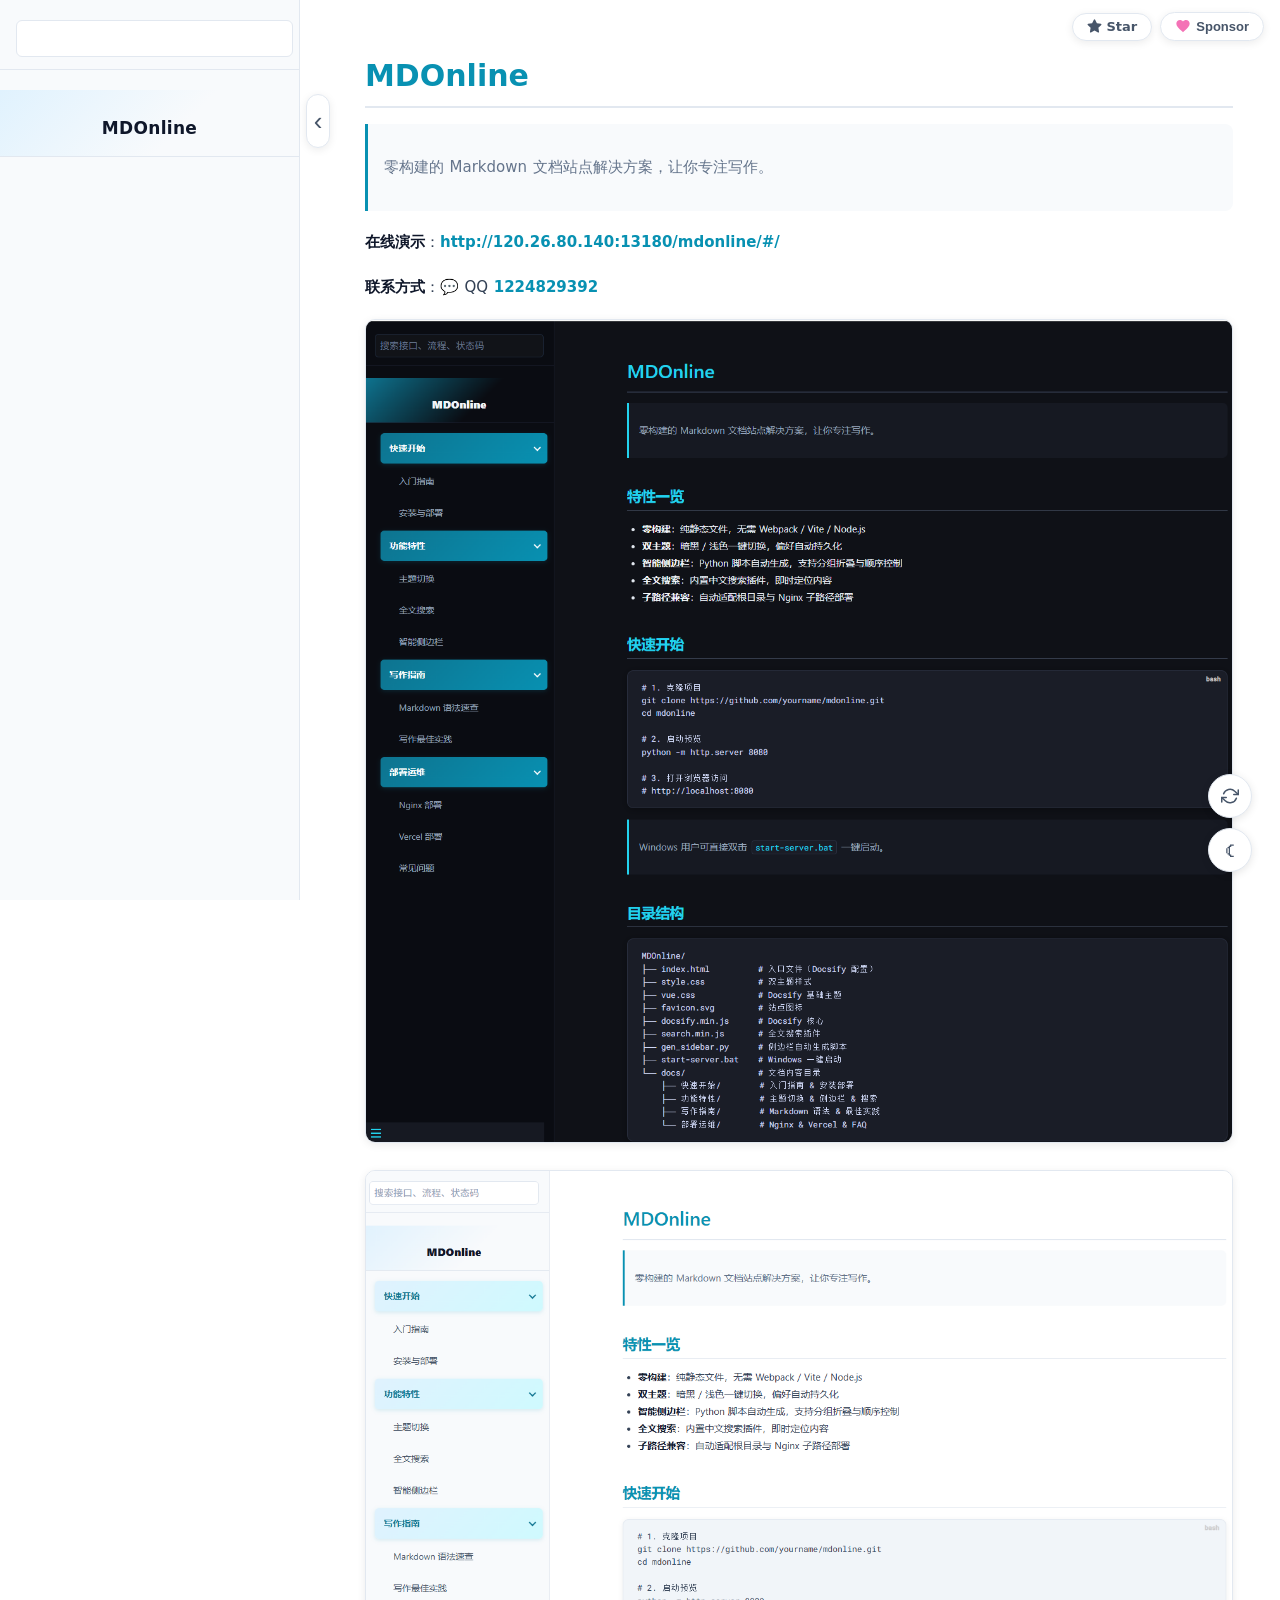
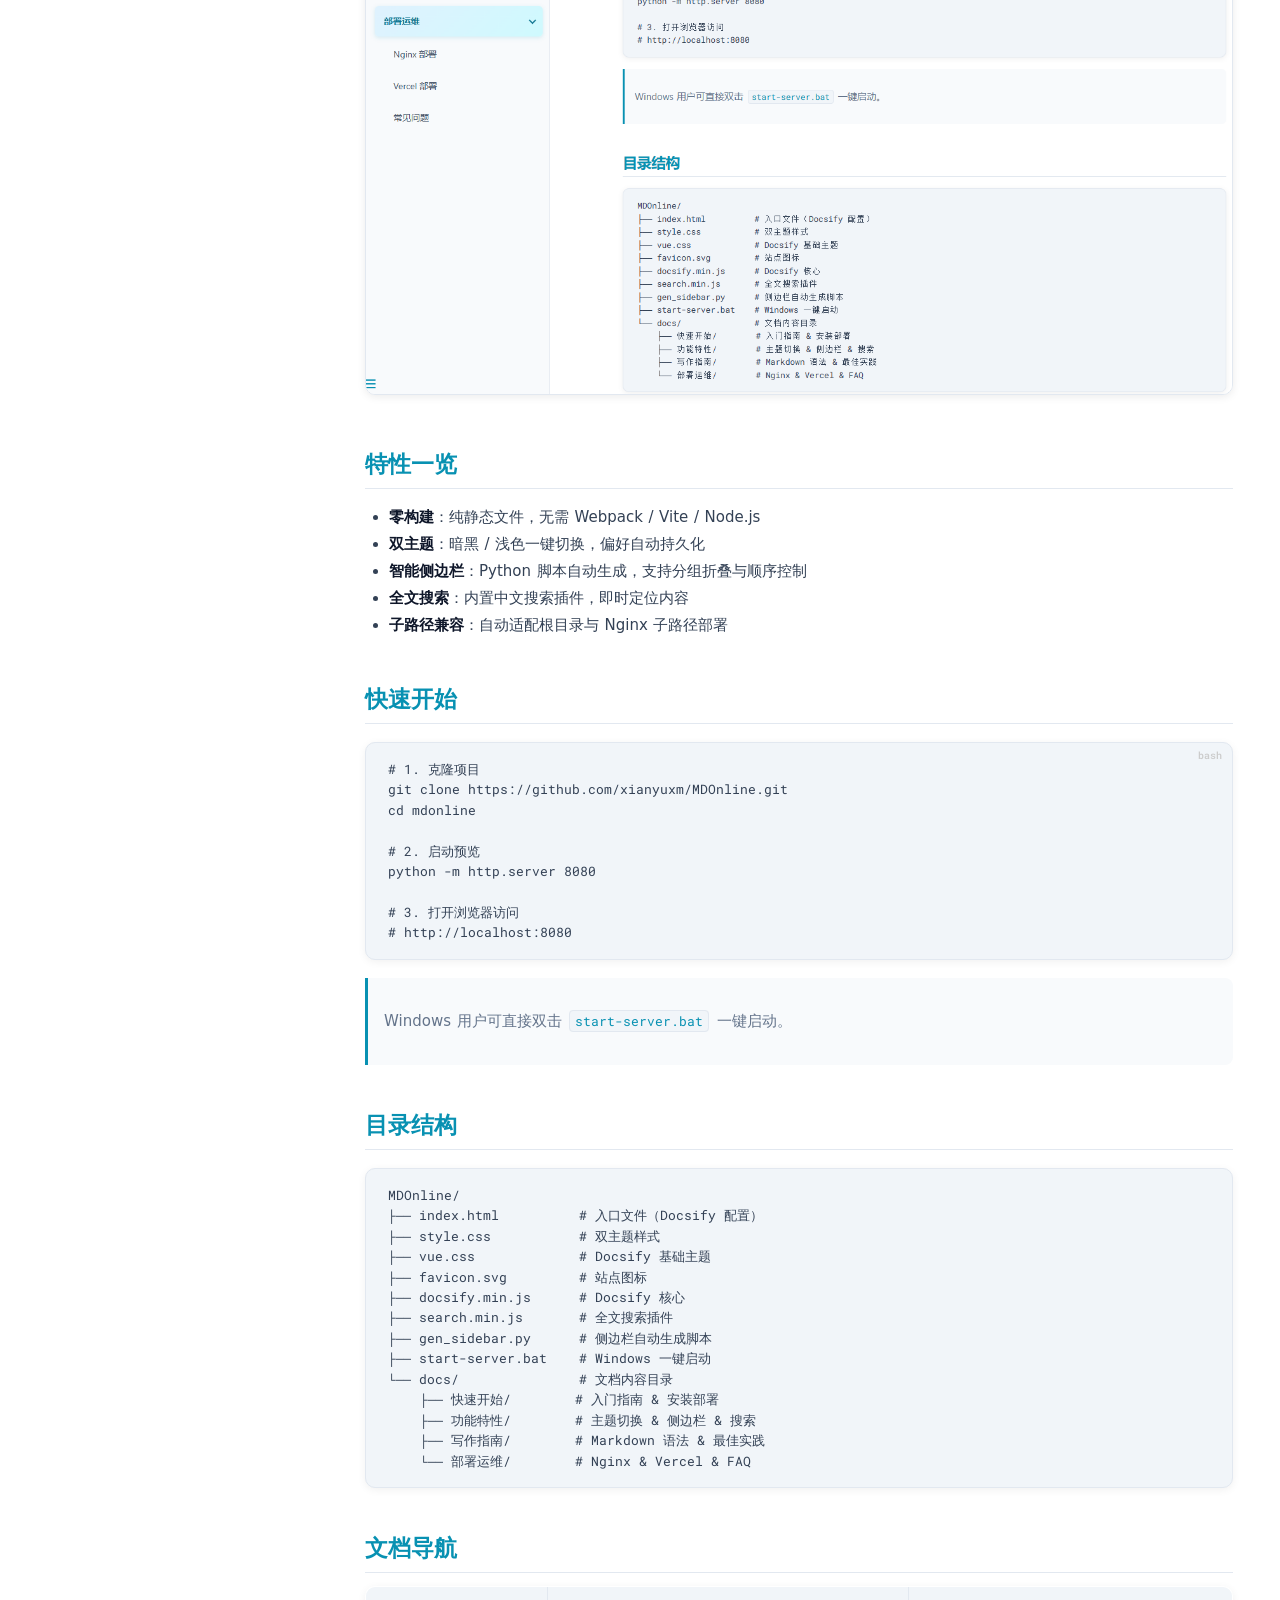
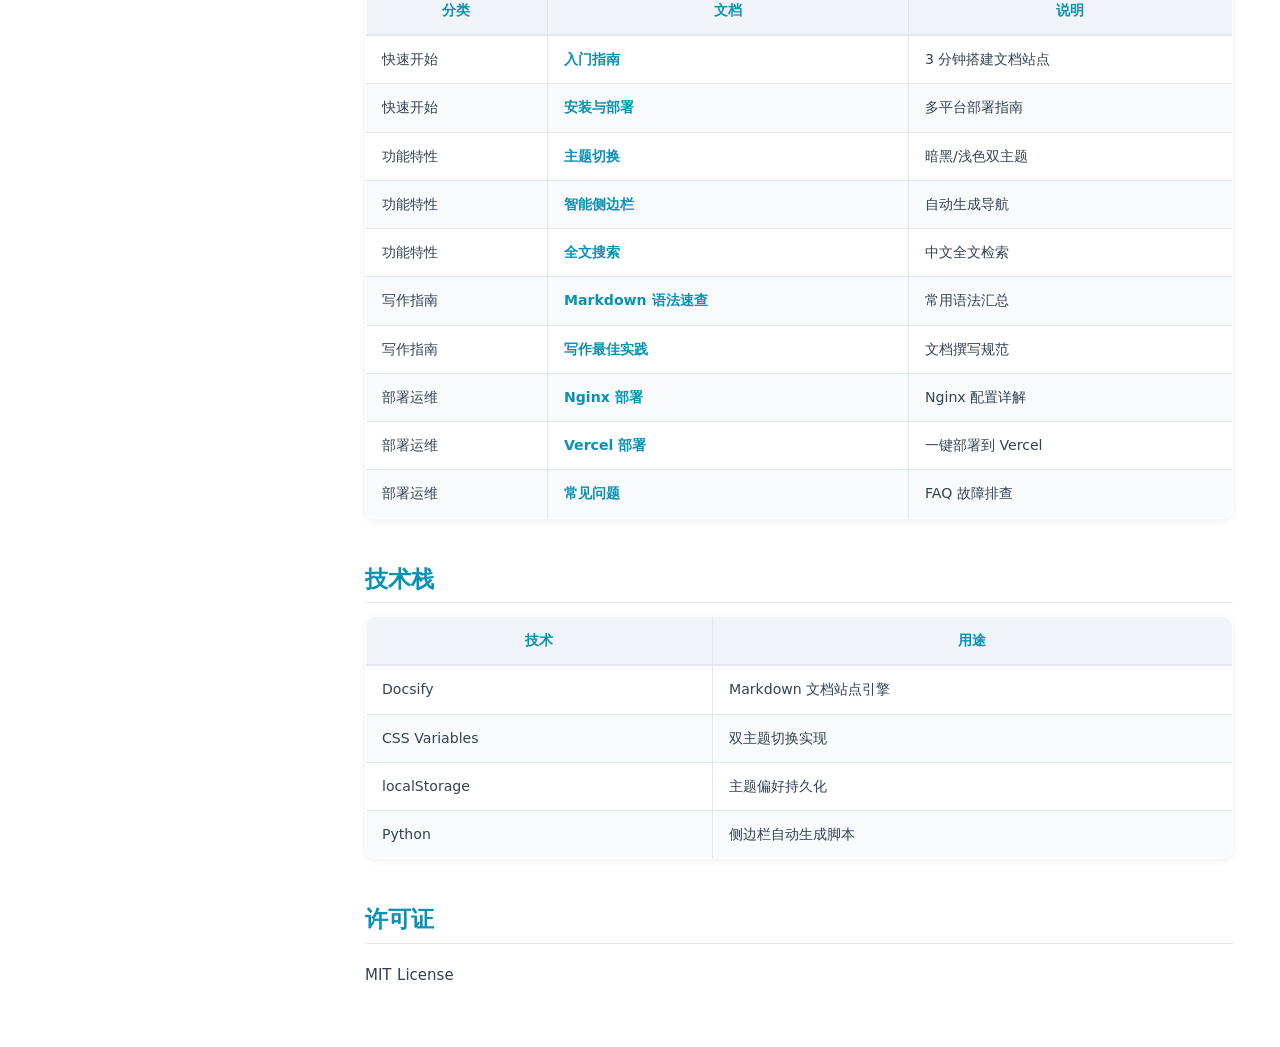
==== commit 02da8904: "添加代码块复制快捷键" ====
--- a/static/index.html
+++ b/static/index.html
@@ -12,6 +12,12 @@
     (function () {
       var path = window.location.pathname;
       window.$$docsifyBasePath = path.replace(/(?:\/index\.html)?\/?$/, '/') || '/';
+
+      var hash = window.location.hash;
+      if (/^#\/?\.{2}\//.test(hash)) {
+        var normalized = new URL(hash.replace(/^#\/?/, ''), 'http://mdonline.local/docs/').pathname;
+        window.location.replace('#/docs' + normalized);
+      }
     })();
 
     window.$docsify = {
@@ -737,8 +743,184 @@
           });
         },
 
-        // --- PDF link interceptor: bypass Docsify hash routing ---
-        function pdfLinkPlugin(hook) {
+        // --- Code block copy button ---
+        function codeCopyPlugin(hook) {
+          var copyIcon = '<svg viewBox="0 0 24 24" width="16" height="16" fill="none" stroke="currentColor" stroke-width="2" stroke-linecap="round" stroke-linejoin="round" aria-hidden="true"><rect x="9" y="9" width="13" height="13" rx="2" ry="2"></rect><path d="M5 15H4a2 2 0 0 1-2-2V4a2 2 0 0 1 2-2h9a2 2 0 0 1 2 2v1"></path></svg>';
+          var checkIcon = '<svg viewBox="0 0 24 24" width="16" height="16" fill="none" stroke="currentColor" stroke-width="2" stroke-linecap="round" stroke-linejoin="round" aria-hidden="true"><path d="M20 6 9 17l-5-5"></path></svg>';
+          var warningIcon = '<svg viewBox="0 0 24 24" width="16" height="16" fill="none" stroke="currentColor" stroke-width="2" stroke-linecap="round" stroke-linejoin="round" aria-hidden="true"><path d="M10.29 3.86 1.82 18a2 2 0 0 0 1.71 3h16.94a2 2 0 0 0 1.71-3L13.71 3.86a2 2 0 0 0-3.42 0z"></path><path d="M12 9v4"></path><path d="M12 17h.01"></path></svg>';
+
+          function fallbackCopyText(text) {
+            return new Promise(function (resolve, reject) {
+              var textarea = document.createElement('textarea');
+              textarea.value = text;
+              textarea.setAttribute('readonly', 'readonly');
+              textarea.style.position = 'fixed';
+              textarea.style.top = '-1000px';
+              textarea.style.left = '-1000px';
+              textarea.style.opacity = '0';
+              document.body.appendChild(textarea);
+              textarea.select();
+              try {
+                if (document.execCommand('copy')) {
+                  resolve();
+                } else {
+                  reject(new Error('copy command failed'));
+                }
+              } catch (err) {
+                reject(err);
+              } finally {
+                document.body.removeChild(textarea);
+              }
+            });
+          }
+
+          function copyText(text) {
+            if (navigator.clipboard && navigator.clipboard.writeText) {
+              return navigator.clipboard.writeText(text).catch(function () {
+                return fallbackCopyText(text);
+              });
+            }
+
+            return fallbackCopyText(text);
+          }
+
+          function setButtonState(button, state) {
+            window.clearTimeout(button._codeCopyTimer);
+            button.classList.remove('copied', 'copy-failed');
+
+            if (state === 'copied') {
+              button.classList.add('copied');
+              button.innerHTML = checkIcon;
+              button.title = '复制成功';
+              button.setAttribute('aria-label', '复制成功');
+            } else if (state === 'failed') {
+              button.classList.add('copy-failed');
+              button.innerHTML = warningIcon;
+              button.title = '复制失败';
+              button.setAttribute('aria-label', '复制失败');
+            } else {
+              button.innerHTML = copyIcon;
+              button.title = '复制代码';
+              button.setAttribute('aria-label', '复制代码');
+              return;
+            }
+
+            button._codeCopyTimer = window.setTimeout(function () {
+              setButtonState(button, 'idle');
+            }, 1500);
+          }
+
+          function enhanceCodeBlocks() {
+            document.querySelectorAll('.markdown-section pre > code').forEach(function (code) {
+              var pre = code.parentElement;
+              if (!pre || pre.classList.contains('code-copy-ready')) return;
+              if ((pre.getAttribute('data-lang') || '').toLowerCase() === 'mermaid') return;
+              if (code.classList.contains('lang-mermaid')) return;
+
+              var button = document.createElement('button');
+              button.className = 'code-copy-button';
+              button.type = 'button';
+              setButtonState(button, 'idle');
+              button.addEventListener('click', function () {
+                copyText(code.textContent || '')
+                  .then(function () {
+                    setButtonState(button, 'copied');
+                  })
+                  .catch(function () {
+                    setButtonState(button, 'failed');
+                  });
+              });
+
+              pre.classList.add('code-copy-ready');
+              pre.appendChild(button);
+            });
+          }
+
+          hook.doneEach(enhanceCodeBlocks);
+        },
+
+        // --- Normalize relative Markdown document links under /docs ---
+        function relativeDocLinkPlugin(hook) {
+          function splitRoute(route) {
+            var hashIndex = route.indexOf('#');
+            var anchor = '';
+            if (hashIndex >= 0) {
+              anchor = route.slice(hashIndex);
+              route = route.slice(0, hashIndex);
+            }
+
+            var queryIndex = route.indexOf('?');
+            var query = '';
+            if (queryIndex >= 0) {
+              query = route.slice(queryIndex);
+              route = route.slice(0, queryIndex);
+            }
+
+            return { path: route, query: query, anchor: anchor };
+          }
+
+          function currentRouteDir() {
+            var route = decodeURI(window.location.hash.replace(/^#\/?/, '/')) || '/';
+            route = splitRoute(route).path;
+            if (!route || route === '/') return '/docs/';
+            if (!route.endsWith('/')) {
+              route = route.substring(0, route.lastIndexOf('/') + 1) || '/';
+            }
+            return route;
+          }
+
+          function normalizeDocRoute(route) {
+            var parts = splitRoute(route);
+            var path = decodeURI(parts.path || '');
+            if (!path || !/^(?:\.{1,2}\/|\/\.{1,2}\/)/.test(path)) {
+              return null;
+            }
+
+            path = path.replace(/^\/+/, '');
+            var resolved = new URL(path, 'http://mdonline.local' + currentRouteDir()).pathname;
+            if (!resolved.startsWith('/docs/')) {
+              resolved = '/docs' + (resolved.startsWith('/') ? resolved : '/' + resolved);
+            }
+            resolved = resolved.replace(/\.md$/i, '');
+            return '#/' + encodeURI(resolved.replace(/^\/+/, '')) + parts.query + parts.anchor;
+          }
+
+          function normalizeLink(link) {
+            var href = link.getAttribute('href');
+            if (!href || /^[a-z][a-z0-9+.-]*:/i.test(href) || href.startsWith('//')) return;
+
+            var nextHref = null;
+            if (href.startsWith('#/')) {
+              nextHref = normalizeDocRoute(href.slice(2));
+            } else if (/^\.{1,2}\//.test(href)) {
+              nextHref = normalizeDocRoute(href);
+            }
+
+            if (nextHref) {
+              link.setAttribute('href', nextHref);
+            }
+          }
+
+          function normalizeLinks() {
+            document.querySelectorAll('.markdown-section a[href]').forEach(normalizeLink);
+          }
+
+          hook.doneEach(function () {
+            normalizeLinks();
+          });
+
+          hook.mounted(function () {
+            document.addEventListener('click', function (event) {
+              var link = event.target.closest && event.target.closest('.markdown-section a[href]');
+              if (link) {
+                normalizeLink(link);
+              }
+            }, true);
+          });
+        },
+
+        // --- Standalone file link interceptor: bypass Docsify hash routing ---
+        function standaloneFileLinkPlugin(hook) {
           hook.mounted(function () {
             function currentDocDir() {
               var basePath = window.$$docsifyBasePath || '/';
@@ -758,7 +940,7 @@
               var link = e.target.closest('a[href]');
               if (!link) return;
               var href = link.getAttribute('href');
-              if (!href || !/\.pdf(?:[?#].*)?$/i.test(href)) return;
+              if (!href || !/\.(?:pdf|html)(?:[?#].*)?$/i.test(href)) return;
               e.preventDefault();
               e.stopPropagation();
               e.stopImmediatePropagation();
--- a/static/style.css
+++ b/static/style.css
@@ -431,10 +431,11 @@
 
 /* ── 代码块 ── */
 .markdown-section pre {
+  position: relative;
   border: 1px solid var(--border-color);
   border-radius: 10px;
   background: var(--code-theme-background);
-  padding: 16px 20px;
+  padding: 16px 52px 16px 20px;
   overflow-x: auto;
   box-shadow: 0 2px 12px rgba(0, 0, 0, 0.3);
 }
@@ -446,6 +447,61 @@
   padding: 0;
   font-size: 0.88em;
   line-height: 1.6;
+}
+
+.markdown-section .code-copy-button {
+  position: absolute;
+  top: 10px;
+  right: 10px;
+  z-index: 2;
+  display: inline-flex;
+  align-items: center;
+  justify-content: center;
+  width: 32px;
+  height: 32px;
+  padding: 0;
+  border: 1px solid rgba(148, 163, 184, 0.28);
+  border-radius: 6px;
+  background: rgba(15, 23, 42, 0.86);
+  color: #cbd5e1;
+  cursor: pointer;
+  opacity: 0.74;
+  transition: background 0.15s, border-color 0.15s, color 0.15s, opacity 0.15s, transform 0.15s, box-shadow 0.15s;
+}
+
+.markdown-section .code-copy-button:hover,
+.markdown-section .code-copy-button:focus-visible {
+  border-color: var(--theme-color);
+  background: #111827;
+  color: #67e8f9;
+  opacity: 1;
+}
+
+.markdown-section .code-copy-button:focus-visible {
+  outline: none;
+  box-shadow: 0 0 0 2px rgba(34, 211, 238, 0.35);
+}
+
+.markdown-section .code-copy-button:active {
+  transform: translateY(1px);
+}
+
+.markdown-section .code-copy-button svg {
+  pointer-events: none;
+}
+
+.markdown-section .code-copy-button.copied {
+  border-color: #10b981;
+  background: rgba(16, 185, 129, 0.18);
+  color: #6ee7b7;
+  opacity: 1;
+}
+
+.markdown-section .code-copy-button.copy-failed {
+  border-color: #f87171;
+  background: rgba(248, 113, 113, 0.16);
+  color: #fca5a5;
+  opacity: 1;
 }
 
 .markdown-section .mermaid-diagram {
@@ -763,6 +819,31 @@
   color: var(--code-theme-text);
 }
 
+[data-theme="light"] .markdown-section .code-copy-button {
+  border-color: #cbd5e1;
+  background: rgba(255, 255, 255, 0.88);
+  color: #475569;
+}
+
+[data-theme="light"] .markdown-section .code-copy-button:hover,
+[data-theme="light"] .markdown-section .code-copy-button:focus-visible {
+  border-color: var(--theme-color);
+  background: #ffffff;
+  color: #0e7490;
+}
+
+[data-theme="light"] .markdown-section .code-copy-button.copied {
+  border-color: #10b981;
+  background: #ecfdf5;
+  color: #047857;
+}
+
+[data-theme="light"] .markdown-section .code-copy-button.copy-failed {
+  border-color: #f87171;
+  background: #fef2f2;
+  color: #b42318;
+}
+
 [data-theme="light"] .markdown-section .mermaid-diagram-error {
   color: #b42318;
 }
@@ -1313,3 +1394,4 @@
   border-color: #0891b2;
   box-shadow: 0 2px 12px rgba(8, 145, 178, 0.15);
 }
+
